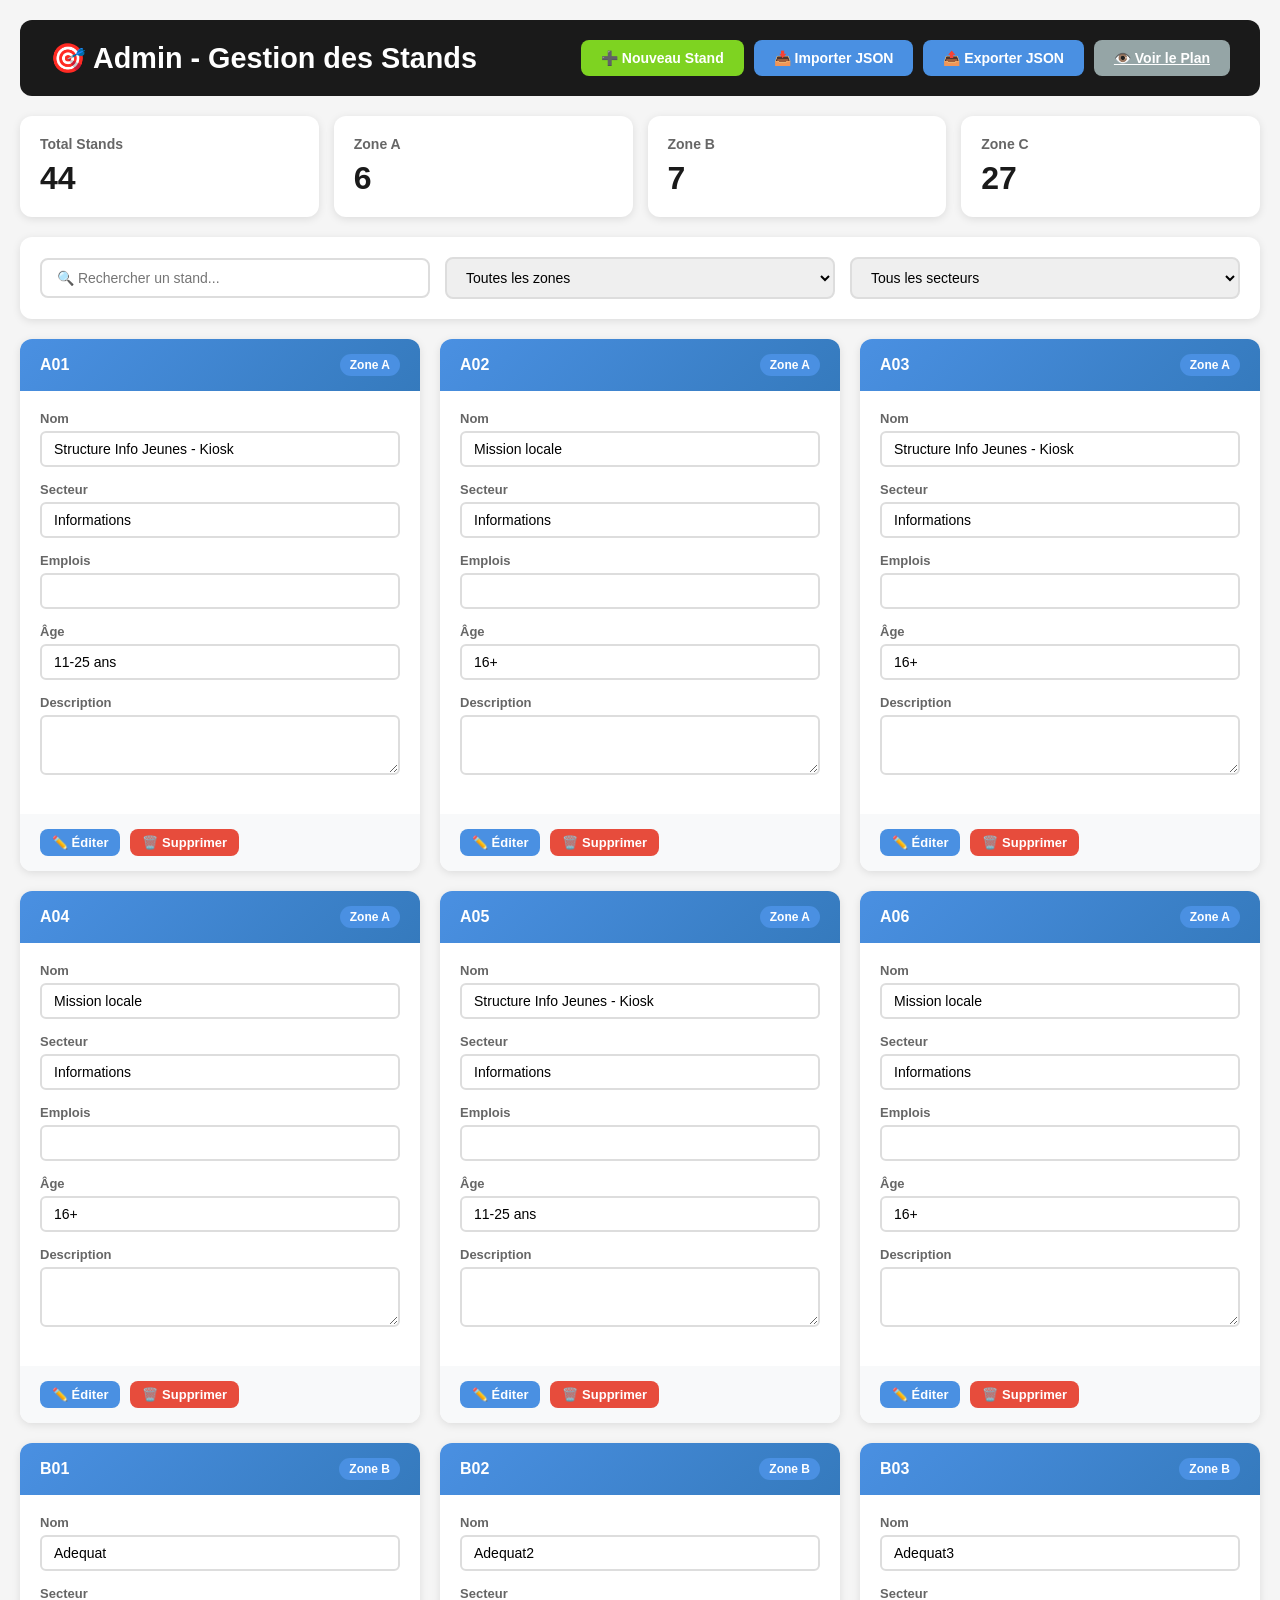
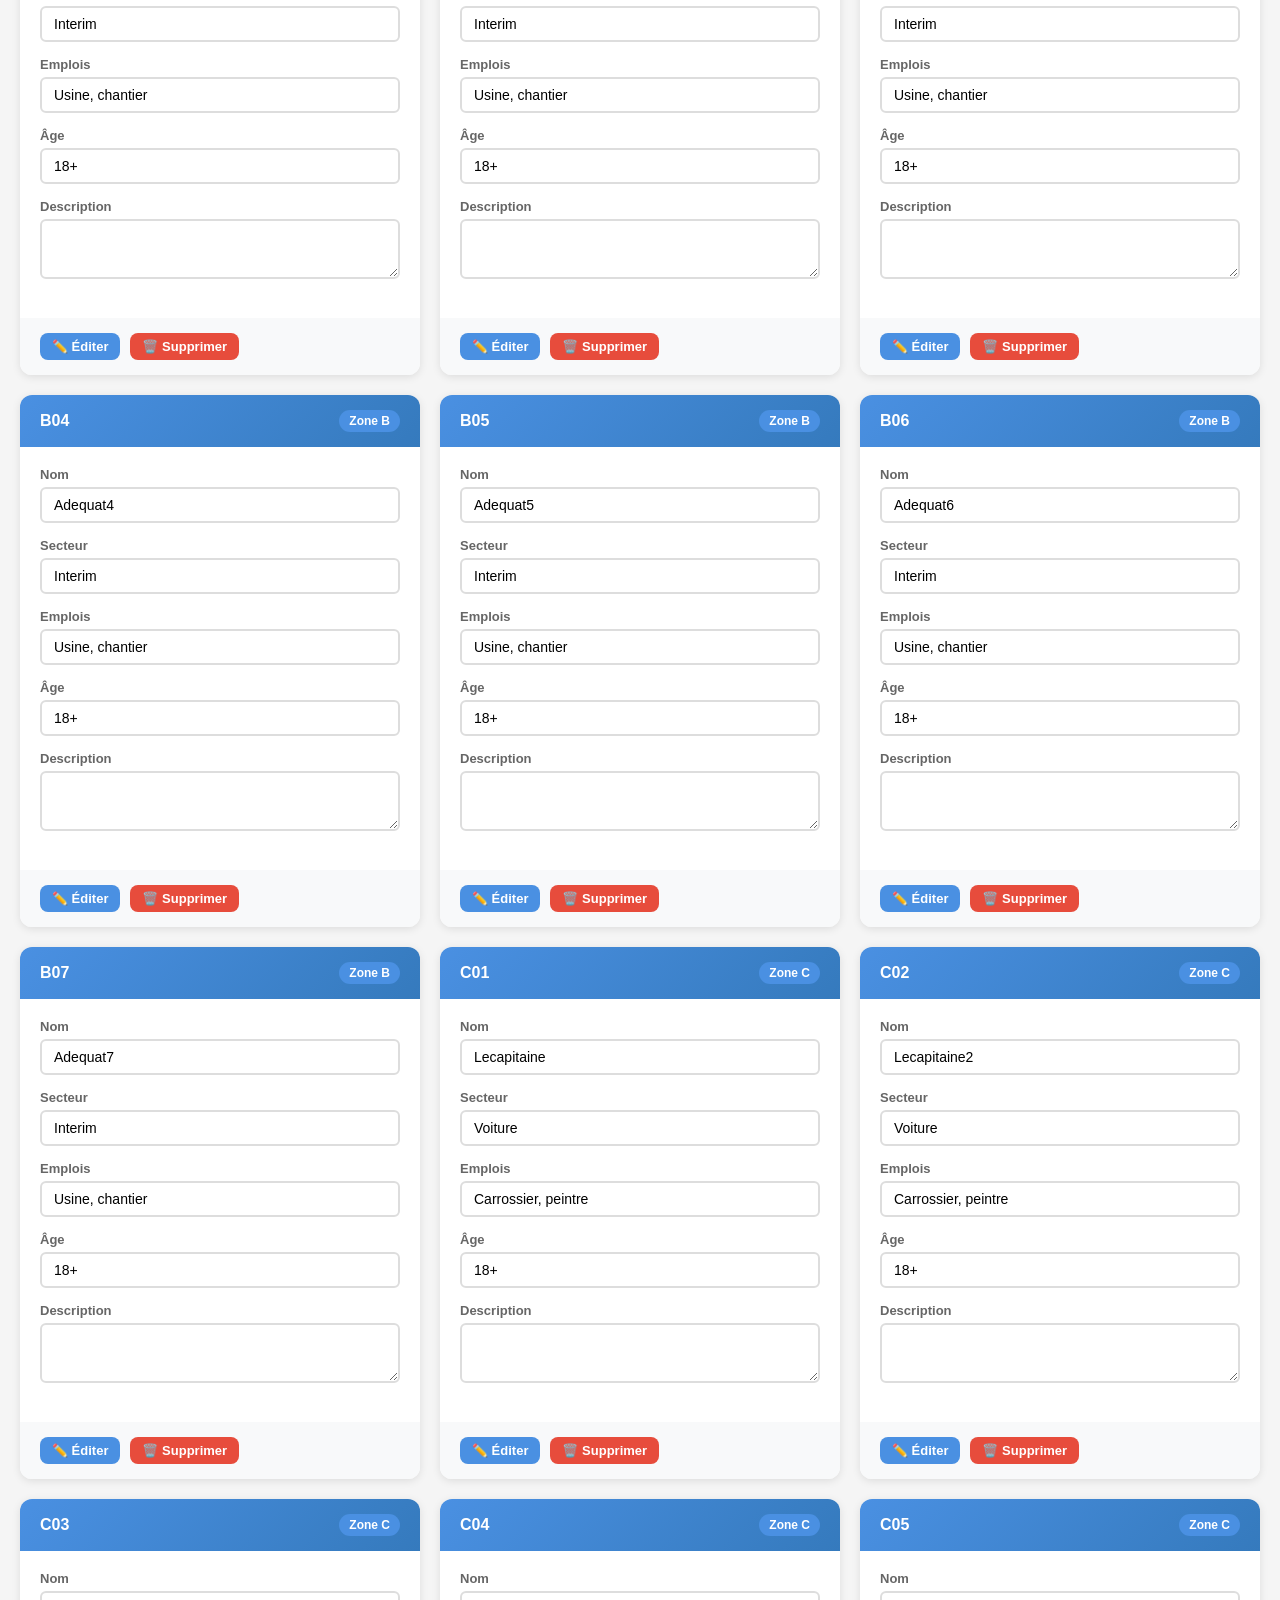
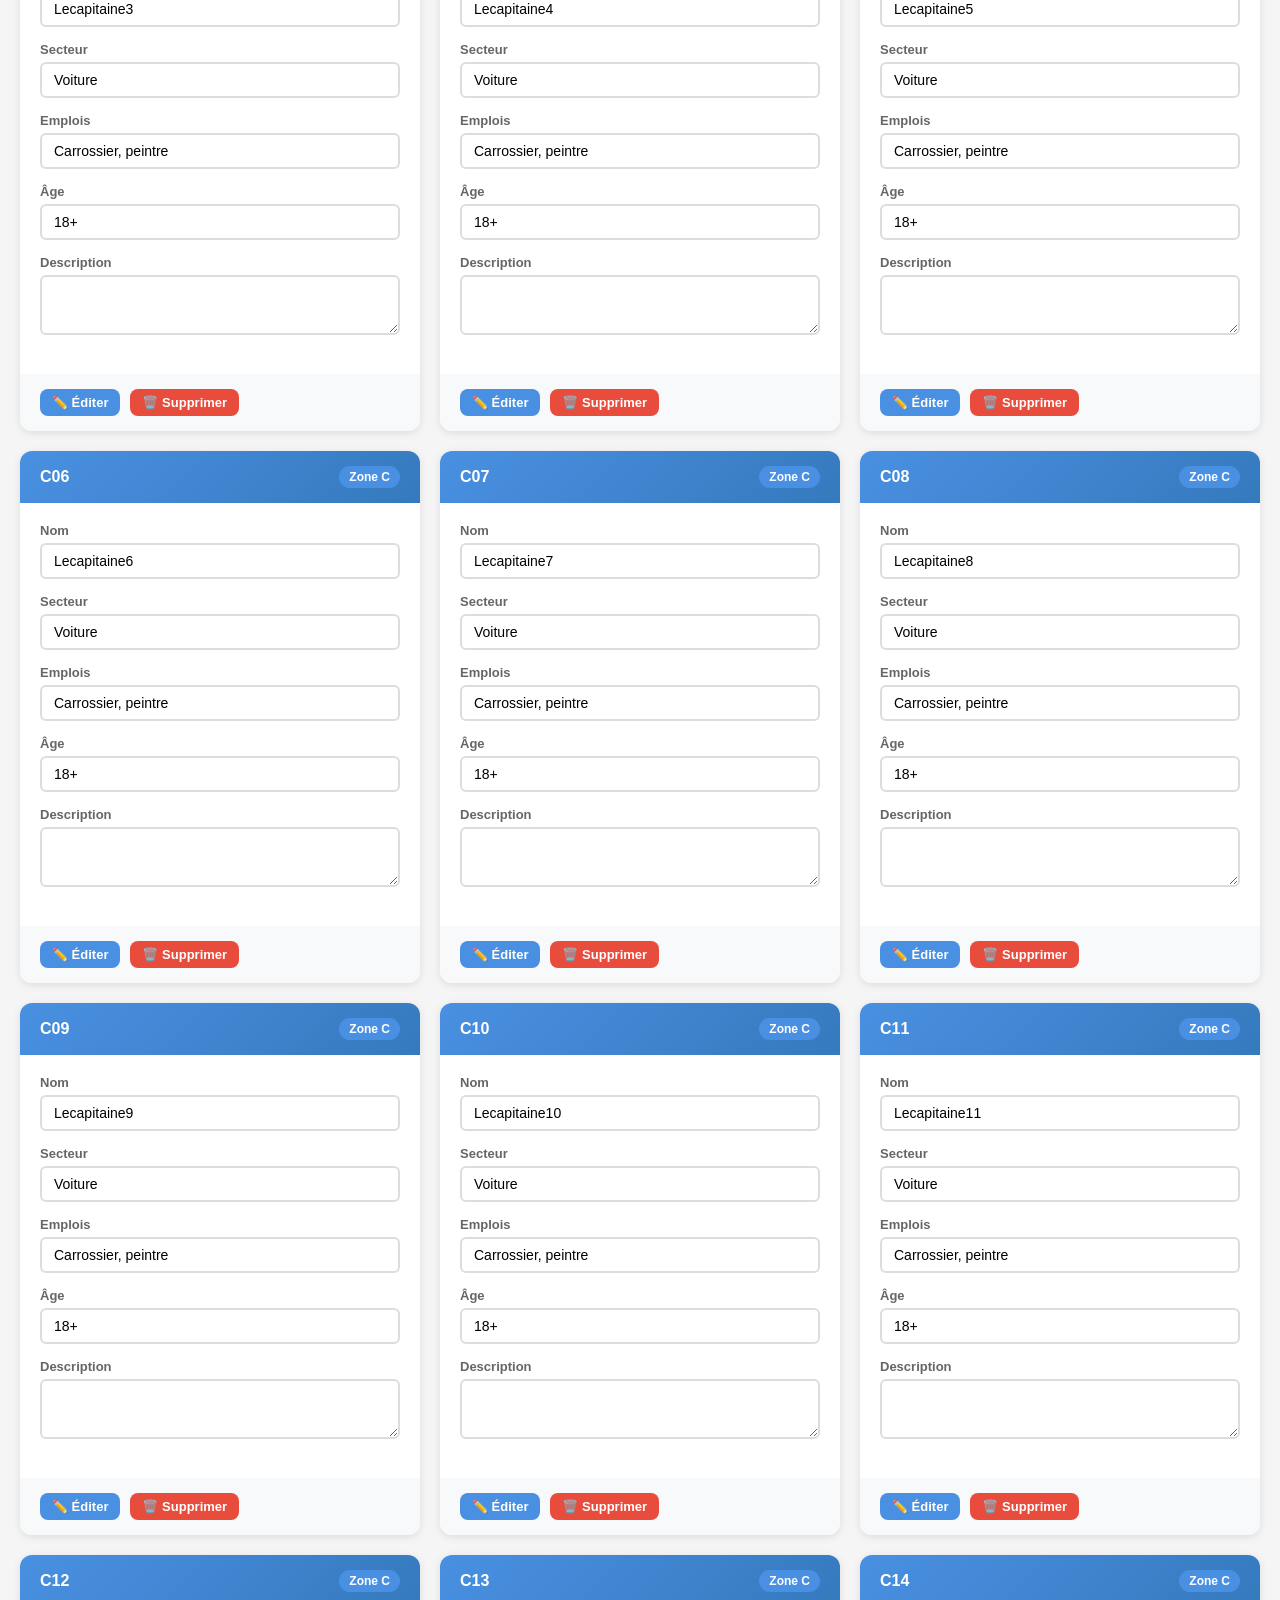
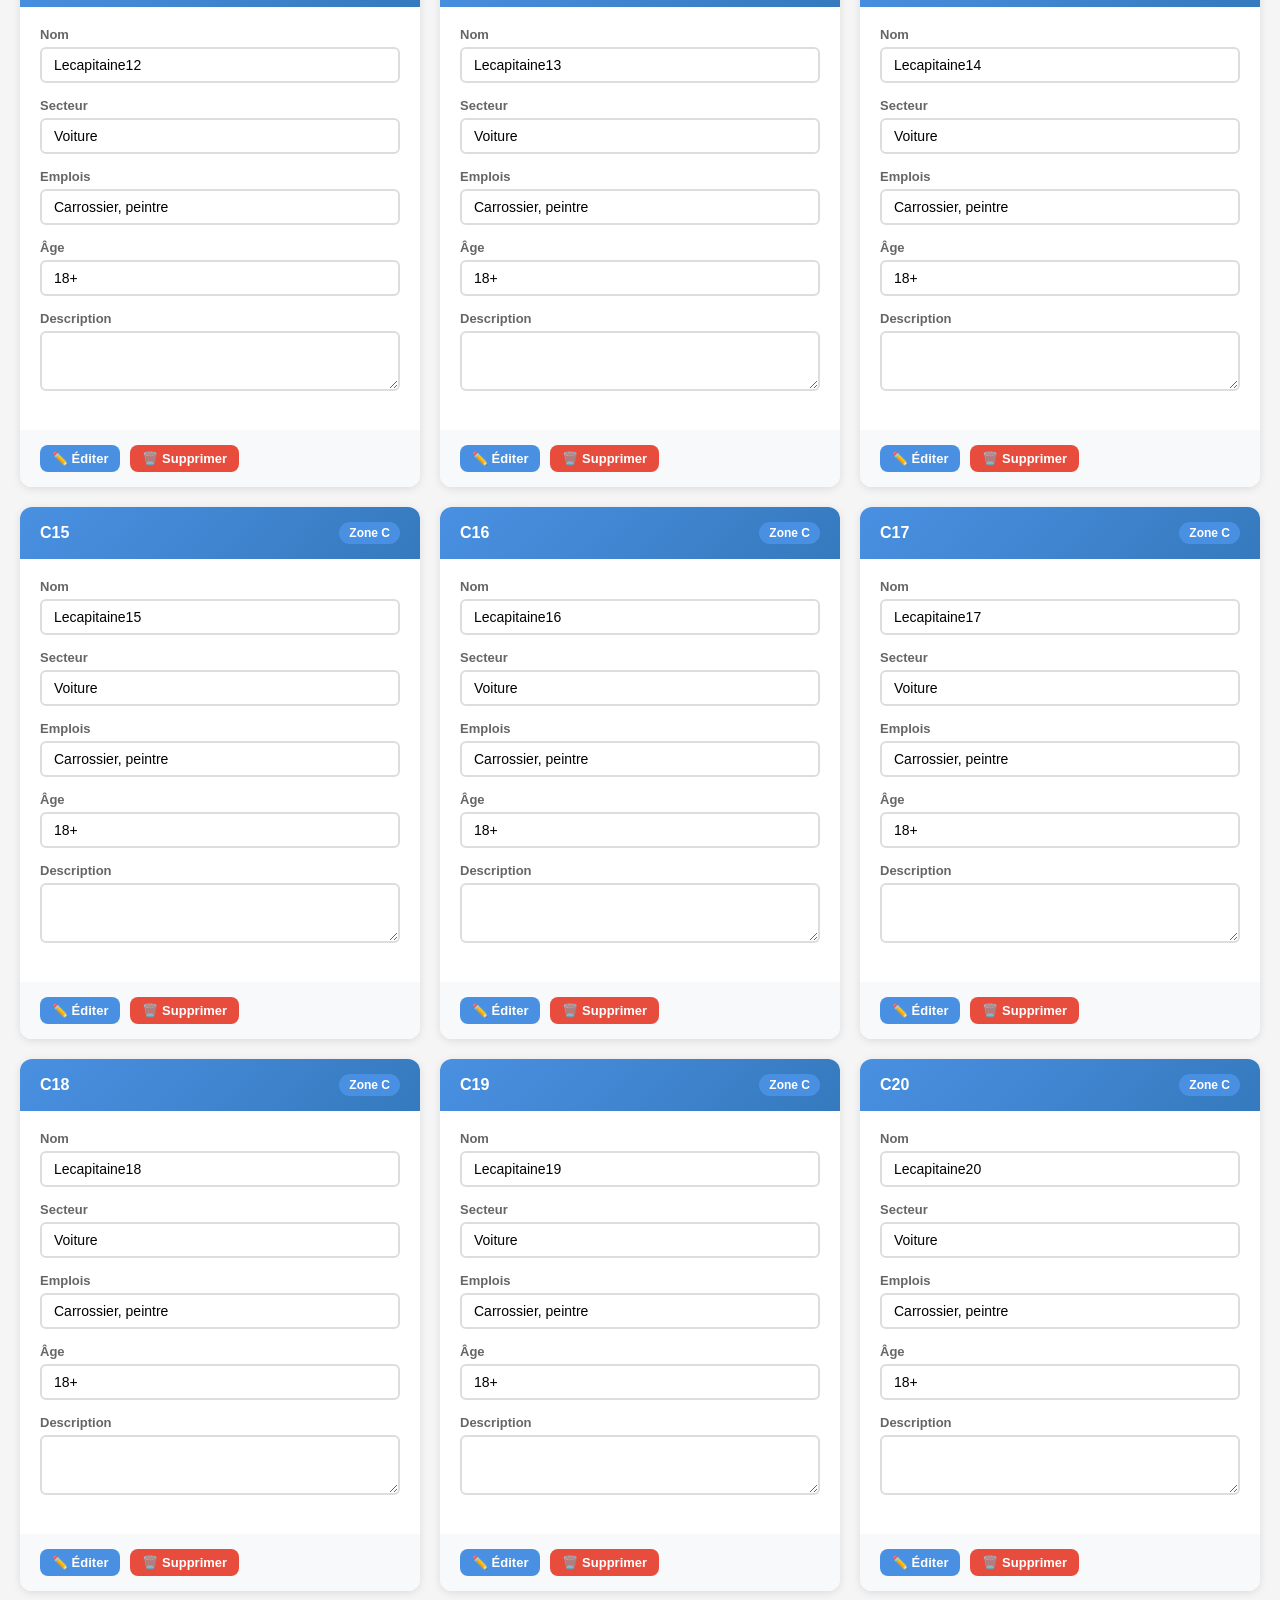
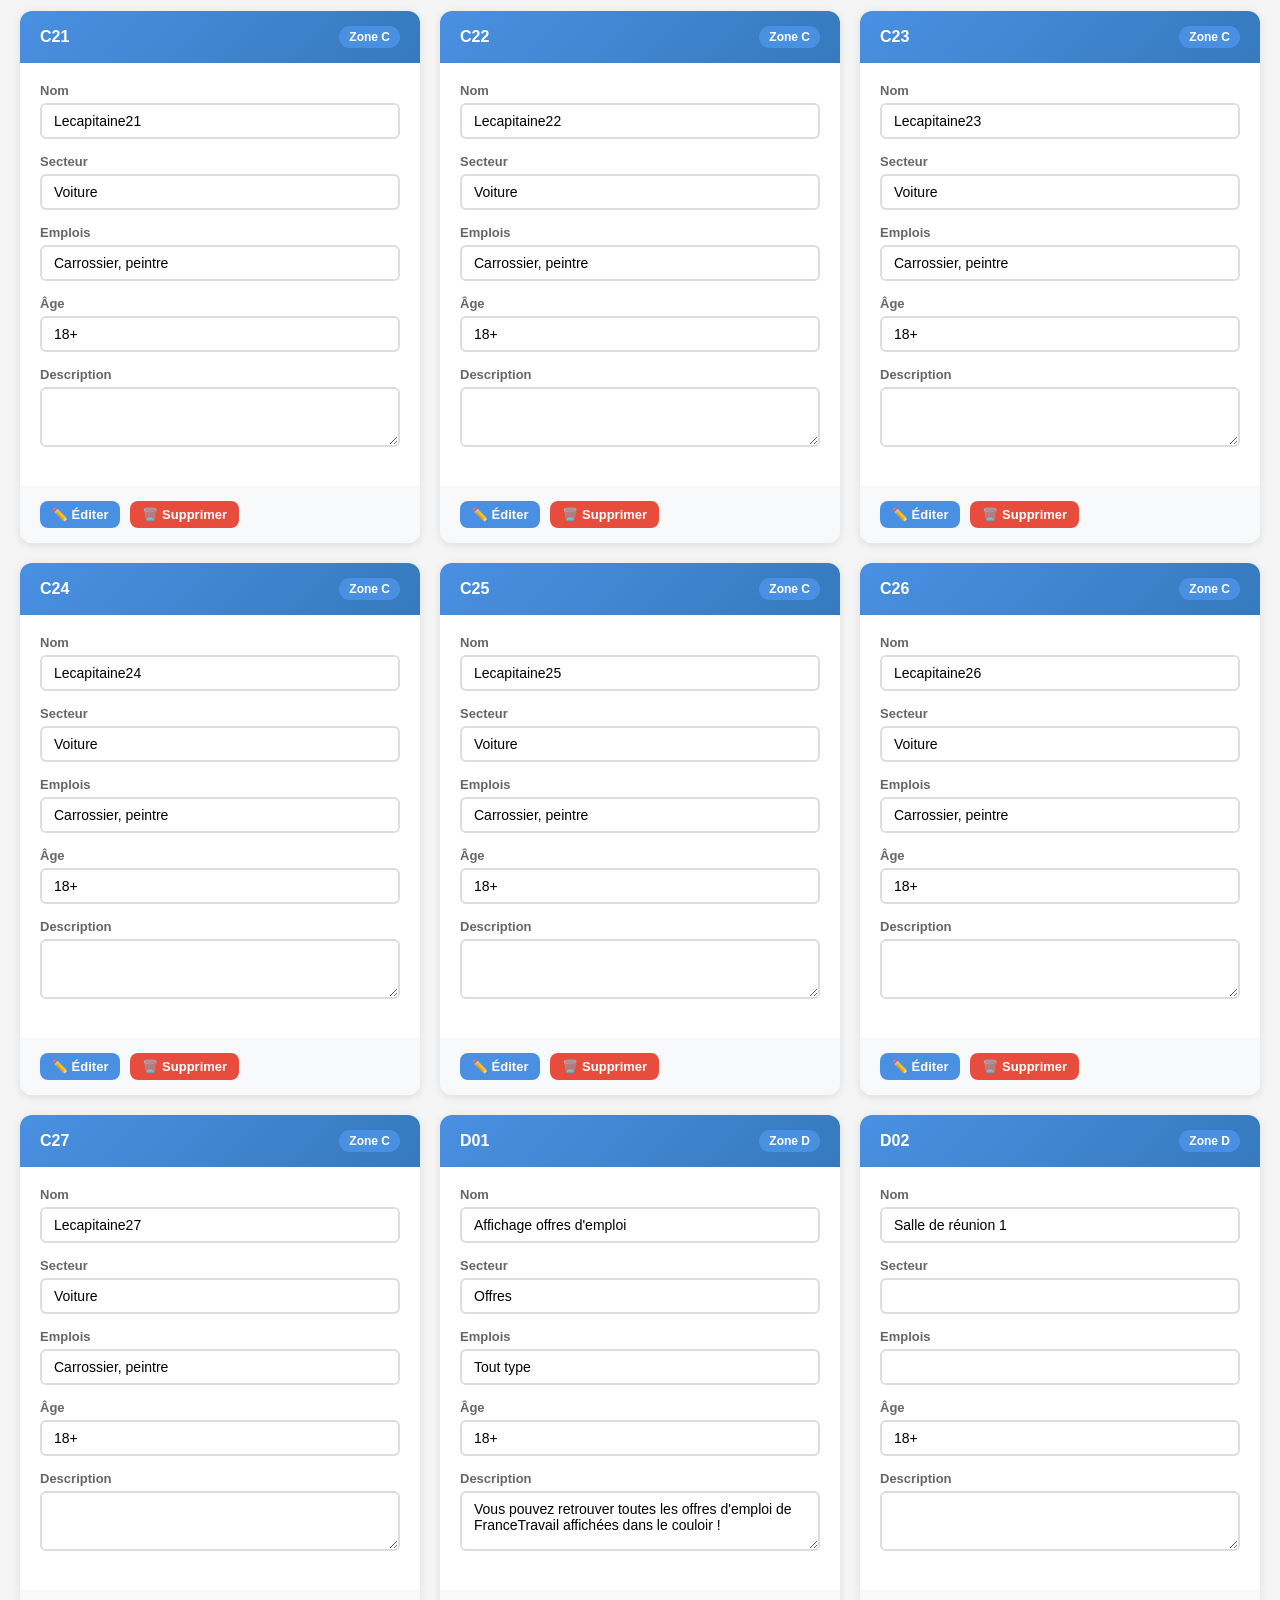
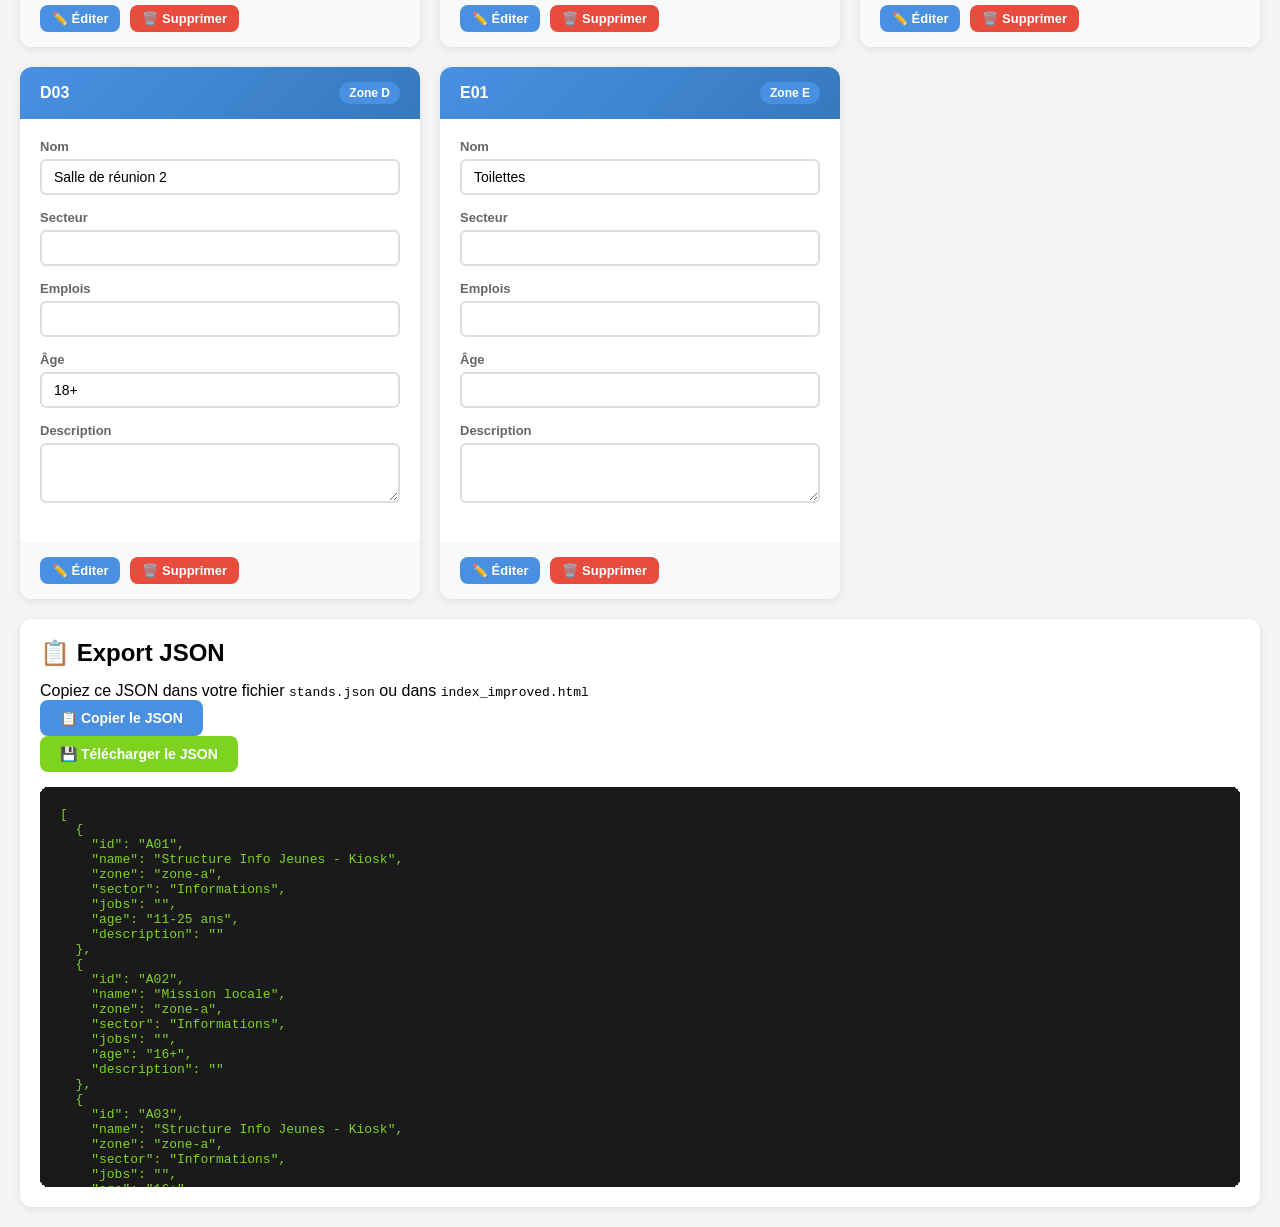
==== admin.html @ 070bcbf5 "Add files via upload" ====
<!DOCTYPE html>
<html lang="fr">
<head>
  <meta charset="UTF-8">
  <meta name="viewport" content="width=device-width, initial-scale=1.0">
  <title>Admin - Gestion des Stands</title>
  <style>
    * {
      margin: 0;
      padding: 0;
      box-sizing: border-box;
    }

    body {
      font-family: -apple-system, BlinkMacSystemFont, 'Segoe UI', sans-serif;
      background: #f5f5f5;
      padding: 20px;
    }

    .container {
      max-width: 1400px;
      margin: 0 auto;
    }

    header {
      background: #1a1a1a;
      color: white;
      padding: 20px 30px;
      border-radius: 12px;
      margin-bottom: 20px;
      display: flex;
      justify-content: space-between;
      align-items: center;
      flex-wrap: wrap;
      gap: 15px;
    }

    header h1 {
      font-size: 1.8rem;
    }

    .header-actions {
      display: flex;
      gap: 10px;
      flex-wrap: wrap;
    }

    .btn {
      padding: 10px 20px;
      border: none;
      border-radius: 8px;
      cursor: pointer;
      font-size: 14px;
      font-weight: 600;
      transition: all 0.2s;
      display: flex;
      align-items: center;
      gap: 8px;
    }

    .btn-primary {
      background: #4A90E2;
      color: white;
    }

    .btn-primary:hover {
      background: #357ABD;
      transform: translateY(-2px);
    }

    .btn-success {
      background: #7ED321;
      color: white;
    }

    .btn-success:hover {
      background: #6BC116;
      transform: translateY(-2px);
    }

    .btn-danger {
      background: #E74C3C;
      color: white;
    }

    .btn-danger:hover {
      background: #C0392B;
      transform: translateY(-2px);
    }

    .btn-secondary {
      background: #95a5a6;
      color: white;
    }

    .btn-secondary:hover {
      background: #7f8c8d;
    }

    .stats {
      display: grid;
      grid-template-columns: repeat(auto-fit, minmax(200px, 1fr));
      gap: 15px;
      margin-bottom: 20px;
    }

    .stat-card {
      background: white;
      padding: 20px;
      border-radius: 12px;
      box-shadow: 0 2px 8px rgba(0,0,0,0.1);
    }

    .stat-card h3 {
      font-size: 14px;
      color: #666;
      margin-bottom: 8px;
    }

    .stat-card .value {
      font-size: 32px;
      font-weight: bold;
      color: #1a1a1a;
    }

    .search-filter {
      background: white;
      padding: 20px;
      border-radius: 12px;
      box-shadow: 0 2px 8px rgba(0,0,0,0.1);
      margin-bottom: 20px;
      display: flex;
      gap: 15px;
      flex-wrap: wrap;
      align-items: center;
    }

    .search-filter input,
    .search-filter select {
      padding: 10px 15px;
      border: 2px solid #ddd;
      border-radius: 8px;
      font-size: 14px;
      flex: 1;
      min-width: 200px;
    }

    .search-filter input:focus,
    .search-filter select:focus {
      outline: none;
      border-color: #4A90E2;
    }

    .stands-grid {
      display: grid;
      grid-template-columns: repeat(auto-fill, minmax(350px, 1fr));
      gap: 20px;
      margin-bottom: 20px;
    }

    .stand-card {
      background: white;
      border-radius: 12px;
      box-shadow: 0 2px 8px rgba(0,0,0,0.1);
      overflow: hidden;
      transition: all 0.2s;
    }

    .stand-card:hover {
      box-shadow: 0 4px 16px rgba(0,0,0,0.15);
      transform: translateY(-2px);
    }

    .stand-card-header {
      background: linear-gradient(135deg, #4A90E2 0%, #357ABD 100%);
      color: white;
      padding: 15px 20px;
      display: flex;
      justify-content: space-between;
      align-items: center;
    }

    .stand-card-header h3 {
      font-size: 16px;
      font-weight: 600;
    }

    .stand-card-body {
      padding: 20px;
    }

    .form-group {
      margin-bottom: 15px;
    }

    .form-group label {
      display: block;
      font-size: 13px;
      font-weight: 600;
      color: #666;
      margin-bottom: 5px;
    }

    .form-group input,
    .form-group select,
    .form-group textarea {
      width: 100%;
      padding: 8px 12px;
      border: 2px solid #ddd;
      border-radius: 6px;
      font-size: 14px;
      font-family: inherit;
      transition: all 0.2s;
    }

    .form-group textarea {
      resize: vertical;
      min-height: 60px;
    }

    .form-group input:focus,
    .form-group select:focus,
    .form-group textarea:focus {
      outline: none;
      border-color: #4A90E2;
    }

    .stand-card-actions {
      padding: 15px 20px;
      background: #f8f9fa;
      display: flex;
      gap: 10px;
    }

    .btn-sm {
      padding: 6px 12px;
      font-size: 13px;
    }

    .modal {
      display: none;
      position: fixed;
      top: 0;
      left: 0;
      width: 100%;
      height: 100%;
      background: rgba(0,0,0,0.5);
      z-index: 1000;
      align-items: center;
      justify-content: center;
      padding: 20px;
    }

    .modal.active {
      display: flex;
    }

    .modal-content {
      background: white;
      border-radius: 12px;
      max-width: 600px;
      width: 100%;
      max-height: 90vh;
      overflow-y: auto;
      box-shadow: 0 8px 32px rgba(0,0,0,0.3);
    }

    .modal-header {
      padding: 20px 30px;
      border-bottom: 2px solid #f0f0f0;
      display: flex;
      justify-content: space-between;
      align-items: center;
    }

    .modal-header h2 {
      font-size: 1.5rem;
    }

    .modal-close {
      width: 32px;
      height: 32px;
      border: none;
      background: #f0f0f0;
      border-radius: 50%;
      cursor: pointer;
      font-size: 20px;
      transition: all 0.2s;
    }

    .modal-close:hover {
      background: #ddd;
    }

    .modal-body {
      padding: 30px;
    }

    .modal-footer {
      padding: 20px 30px;
      border-top: 2px solid #f0f0f0;
      display: flex;
      gap: 10px;
      justify-content: flex-end;
    }

    .badge {
      display: inline-block;
      padding: 4px 10px;
      border-radius: 12px;
      font-size: 12px;
      font-weight: 600;
      background: #4A90E2;
      color: white;
    }

    .export-section {
      background: white;
      padding: 20px;
      border-radius: 12px;
      box-shadow: 0 2px 8px rgba(0,0,0,0.1);
      margin-top: 20px;
    }

    .export-section h2 {
      margin-bottom: 15px;
    }

    .json-output {
      background: #1a1a1a;
      color: #7ED321;
      padding: 20px;
      border-radius: 8px;
      font-family: 'Courier New', monospace;
      font-size: 13px;
      max-height: 400px;
      overflow-y: auto;
      white-space: pre;
      margin-top: 15px;
    }

    .alert {
      padding: 15px 20px;
      border-radius: 8px;
      margin-bottom: 20px;
      display: none;
    }

    .alert.active {
      display: block;
    }

    .alert-success {
      background: #d4edda;
      color: #155724;
      border: 2px solid #c3e6cb;
    }

    .alert-danger {
      background: #f8d7da;
      color: #721c24;
      border: 2px solid #f5c6cb;
    }

    @media (max-width: 768px) {
      .stands-grid {
        grid-template-columns: 1fr;
      }

      .stats {
        grid-template-columns: repeat(2, 1fr);
      }
    }
  </style>
</head>
<body>

<div class="container">
  <header>
    <h1>🎯 Admin - Gestion des Stands</h1>
    <div class="header-actions">
      <button class="btn btn-success" onclick="openAddModal()">➕ Nouveau Stand</button>
      <button class="btn btn-primary" onclick="importJSON()">📥 Importer JSON</button>
      <button class="btn btn-primary" onclick="exportJSON()">📤 Exporter JSON</button>
      <a href="index_improved.html" class="btn btn-secondary">👁️ Voir le Plan</a>
    </div>
  </header>

  <div id="alert" class="alert"></div>

  <div class="stats">
    <div class="stat-card">
      <h3>Total Stands</h3>
      <div class="value" id="stat-total">0</div>
    </div>
    <div class="stat-card">
      <h3>Zone A</h3>
      <div class="value" id="stat-zone-a">0</div>
    </div>
    <div class="stat-card">
      <h3>Zone B</h3>
      <div class="value" id="stat-zone-b">0</div>
    </div>
    <div class="stat-card">
      <h3>Zone C</h3>
      <div class="value" id="stat-zone-c">0</div>
    </div>
  </div>

  <div class="search-filter">
    <input type="text" id="search" placeholder="🔍 Rechercher un stand..." onkeyup="filterStands()">
    <select id="filter-zone" onchange="filterStands()">
      <option value="">Toutes les zones</option>
      <option value="zone-a">Zone A</option>
      <option value="zone-b">Zone B</option>
      <option value="zone-c">Zone C</option>
      <option value="zone-d">Zone D</option>
      <option value="zone-e">Zone E</option>
    </select>
    <select id="filter-sector" onchange="filterStands()">
      <option value="">Tous les secteurs</option>
    </select>
  </div>

  <div class="stands-grid" id="stands-container"></div>

  <div class="export-section">
    <h2>📋 Export JSON</h2>
    <p>Copiez ce JSON dans votre fichier <code>stands.json</code> ou dans <code>index_improved.html</code></p>
    <button class="btn btn-primary" onclick="copyJSON()">📋 Copier le JSON</button>
    <button class="btn btn-success" onclick="downloadJSON()">💾 Télécharger le JSON</button>
    <div class="json-output" id="json-output"></div>
  </div>
</div>

<!-- Modal Add/Edit -->
<div id="modal" class="modal">
  <div class="modal-content">
    <div class="modal-header">
      <h2 id="modal-title">Nouveau Stand</h2>
      <button class="modal-close" onclick="closeModal()">×</button>
    </div>
    <div class="modal-body">
      <form id="stand-form">
        <input type="hidden" id="edit-index" value="">
        
        <div class="form-group">
          <label>ID du Stand *</label>
          <input type="text" id="stand-id" required placeholder="Ex: A01, B02, C03...">
        </div>

        <div class="form-group">
          <label>Nom *</label>
          <input type="text" id="stand-name" required placeholder="Ex: Mission locale">
        </div>

        <div class="form-group">
          <label>Zone *</label>
          <select id="stand-zone" required>
            <option value="">Sélectionnez une zone</option>
            <option value="zone-a">Zone A - Accueil et ressources</option>
            <option value="zone-b">Zone B - Intérim</option>
            <option value="zone-c">Zone C - Entreprises</option>
            <option value="zone-d">Zone D - Autres</option>
            <option value="zone-e">Zone E - Toilettes</option>
          </select>
        </div>

        <div class="form-group">
          <label>Secteur</label>
          <input type="text" id="stand-sector" placeholder="Ex: Informations, Interim, Voiture...">
        </div>

        <div class="form-group">
          <label>Emplois proposés</label>
          <input type="text" id="stand-jobs" placeholder="Ex: Usine, chantier">
        </div>

        <div class="form-group">
          <label>Âge</label>
          <input type="text" id="stand-age" placeholder="Ex: 18+, 16+, 11-25 ans">
        </div>

        <div class="form-group">
          <label>Description</label>
          <textarea id="stand-description" placeholder="Description détaillée du stand..."></textarea>
        </div>
      </form>
    </div>
    <div class="modal-footer">
      <button class="btn btn-secondary" onclick="closeModal()">Annuler</button>
      <button class="btn btn-success" onclick="saveStand()">💾 Enregistrer</button>
    </div>
  </div>
</div>

<!-- Import JSON Modal -->
<input type="file" id="file-input" accept=".json" style="display: none;" onchange="handleFileUpload(event)">

<script>
// Données des stands
let standsData = [];
let filteredStands = [];

// Charger les données au démarrage
window.addEventListener('load', () => {
  loadInitialData();
  renderStands();
  updateStats();
  updateExportJSON();
});

// Données initiales (copiées depuis votre JSON)
function loadInitialData() {
  standsData = [
    {
      "id": "A01",
      "name": "Structure Info Jeunes - Kiosk",
      "zone": "zone-a",
      "sector": "Informations",
      "jobs": "",
      "age": "11-25 ans",
      "description": ""
    },
    {
      "id": "A02",
      "name": "Mission locale",
      "zone": "zone-a",
      "sector": "Informations",
      "jobs": "",
      "age": "16+",
      "description": ""
    },
    {
      "id": "A03",
      "name": "Structure Info Jeunes - Kiosk",
      "zone": "zone-a",
      "sector": "Informations",
      "jobs": "",
      "age": "16+",
      "description": ""
    },
    {
      "id": "A04",
      "name": "Mission locale",
      "zone": "zone-a",
      "sector": "Informations",
      "jobs": "",
      "age": "16+",
      "description": ""
    },
    {
      "id": "A05",
      "name": "Structure Info Jeunes - Kiosk",
      "zone": "zone-a",
      "sector": "Informations",
      "jobs": "",
      "age": "11-25 ans",
      "description": ""
    },
    {
      "id": "A06",
      "name": "Mission locale",
      "zone": "zone-a",
      "sector": "Informations",
      "jobs": "",
      "age": "16+",
      "description": ""
    },
    {
      "id": "B01",
      "name": "Adequat",
      "zone": "zone-b",
      "sector": "Interim",
      "jobs": "Usine, chantier",
      "age": "18+",
      "description": ""
    },
    {
      "id": "B02",
      "name": "Adequat2",
      "zone": "zone-b",
      "sector": "Interim",
      "jobs": "Usine, chantier",
      "age": "18+",
      "description": ""
    },
    {
      "id": "B03",
      "name": "Adequat3",
      "zone": "zone-b",
      "sector": "Interim",
      "jobs": "Usine, chantier",
      "age": "18+",
      "description": ""
    },
    {
      "id": "B04",
      "name": "Adequat4",
      "zone": "zone-b",
      "sector": "Interim",
      "jobs": "Usine, chantier",
      "age": "18+",
      "description": ""
    },
    {
      "id": "B05",
      "name": "Adequat5",
      "zone": "zone-b",
      "sector": "Interim",
      "jobs": "Usine, chantier",
      "age": "18+",
      "description": ""
    },
    {
      "id": "B06",
      "name": "Adequat6",
      "zone": "zone-b",
      "sector": "Interim",
      "jobs": "Usine, chantier",
      "age": "18+",
      "description": ""
    },
    {
      "id": "B07",
      "name": "Adequat7",
      "zone": "zone-b",
      "sector": "Interim",
      "jobs": "Usine, chantier",
      "age": "18+",
      "description": ""
    },
    {
      "id": "C01",
      "name": "Lecapitaine",
      "zone": "zone-c",
      "sector": "Voiture",
      "jobs": "Carrossier, peintre",
      "age": "18+",
      "description": ""
    },
    {
      "id": "C02",
      "name": "Lecapitaine2",
      "zone": "zone-c",
      "sector": "Voiture",
      "jobs": "Carrossier, peintre",
      "age": "18+",
      "description": ""
    },
    {
      "id": "C03",
      "name": "Lecapitaine3",
      "zone": "zone-c",
      "sector": "Voiture",
      "jobs": "Carrossier, peintre",
      "age": "18+",
      "description": ""
    },
    {
      "id": "C04",
      "name": "Lecapitaine4",
      "zone": "zone-c",
      "sector": "Voiture",
      "jobs": "Carrossier, peintre",
      "age": "18+",
      "description": ""
    },
    {
      "id": "C05",
      "name": "Lecapitaine5",
      "zone": "zone-c",
      "sector": "Voiture",
      "jobs": "Carrossier, peintre",
      "age": "18+",
      "description": ""
    },
    {
      "id": "C06",
      "name": "Lecapitaine6",
      "zone": "zone-c",
      "sector": "Voiture",
      "jobs": "Carrossier, peintre",
      "age": "18+",
      "description": ""
    },
    {
      "id": "C07",
      "name": "Lecapitaine7",
      "zone": "zone-c",
      "sector": "Voiture",
      "jobs": "Carrossier, peintre",
      "age": "18+",
      "description": ""
    },
    {
      "id": "C08",
      "name": "Lecapitaine8",
      "zone": "zone-c",
      "sector": "Voiture",
      "jobs": "Carrossier, peintre",
      "age": "18+",
      "description": ""
    },
    {
      "id": "C09",
      "name": "Lecapitaine9",
      "zone": "zone-c",
      "sector": "Voiture",
      "jobs": "Carrossier, peintre",
      "age": "18+",
      "description": ""
    },
    {
      "id": "C10",
      "name": "Lecapitaine10",
      "zone": "zone-c",
      "sector": "Voiture",
      "jobs": "Carrossier, peintre",
      "age": "18+",
      "description": ""
    },
    {
      "id": "C11",
      "name": "Lecapitaine11",
      "zone": "zone-c",
      "sector": "Voiture",
      "jobs": "Carrossier, peintre",
      "age": "18+",
      "description": ""
    },
    {
      "id": "C12",
      "name": "Lecapitaine12",
      "zone": "zone-c",
      "sector": "Voiture",
      "jobs": "Carrossier, peintre",
      "age": "18+",
      "description": ""
    },
    {
      "id": "C13",
      "name": "Lecapitaine13",
      "zone": "zone-c",
      "sector": "Voiture",
      "jobs": "Carrossier, peintre",
      "age": "18+",
      "description": ""
    },
    {
      "id": "C14",
      "name": "Lecapitaine14",
      "zone": "zone-c",
      "sector": "Voiture",
      "jobs": "Carrossier, peintre",
      "age": "18+",
      "description": ""
    },
    {
      "id": "C15",
      "name": "Lecapitaine15",
      "zone": "zone-c",
      "sector": "Voiture",
      "jobs": "Carrossier, peintre",
      "age": "18+",
      "description": ""
    },
    {
      "id": "C16",
      "name": "Lecapitaine16",
      "zone": "zone-c",
      "sector": "Voiture",
      "jobs": "Carrossier, peintre",
      "age": "18+",
      "description": ""
    },
    {
      "id": "C17",
      "name": "Lecapitaine17",
      "zone": "zone-c",
      "sector": "Voiture",
      "jobs": "Carrossier, peintre",
      "age": "18+",
      "description": ""
    },
    {
      "id": "C18",
      "name": "Lecapitaine18",
      "zone": "zone-c",
      "sector": "Voiture",
      "jobs": "Carrossier, peintre",
      "age": "18+",
      "description": ""
    },
    {
      "id": "C19",
      "name": "Lecapitaine19",
      "zone": "zone-c",
      "sector": "Voiture",
      "jobs": "Carrossier, peintre",
      "age": "18+",
      "description": ""
    },
    {
      "id": "C20",
      "name": "Lecapitaine20",
      "zone": "zone-c",
      "sector": "Voiture",
      "jobs": "Carrossier, peintre",
      "age": "18+",
      "description": ""
    },
    {
      "id": "C21",
      "name": "Lecapitaine21",
      "zone": "zone-c",
      "sector": "Voiture",
      "jobs": "Carrossier, peintre",
      "age": "18+",
      "description": ""
    },
    {
      "id": "C22",
      "name": "Lecapitaine22",
      "zone": "zone-c",
      "sector": "Voiture",
      "jobs": "Carrossier, peintre",
      "age": "18+",
      "description": ""
    },
    {
      "id": "C23",
      "name": "Lecapitaine23",
      "zone": "zone-c",
      "sector": "Voiture",
      "jobs": "Carrossier, peintre",
      "age": "18+",
      "description": ""
    },
    {
      "id": "C24",
      "name": "Lecapitaine24",
      "zone": "zone-c",
      "sector": "Voiture",
      "jobs": "Carrossier, peintre",
      "age": "18+",
      "description": ""
    },
    {
      "id": "C25",
      "name": "Lecapitaine25",
      "zone": "zone-c",
      "sector": "Voiture",
      "jobs": "Carrossier, peintre",
      "age": "18+",
      "description": ""
    },
    {
      "id": "C26",
      "name": "Lecapitaine26",
      "zone": "zone-c",
      "sector": "Voiture",
      "jobs": "Carrossier, peintre",
      "age": "18+",
      "description": ""
    },
    {
      "id": "C27",
      "name": "Lecapitaine27",
      "zone": "zone-c",
      "sector": "Voiture",
      "jobs": "Carrossier, peintre",
      "age": "18+",
      "description": ""
    },
    {
      "id": "D01",
      "name": "Affichage offres d'emploi",
      "zone": "zone-d",
      "sector": "Offres",
      "jobs": "Tout type",
      "age": "18+",
      "description": "Vous pouvez retrouver toutes les offres d'emploi de FranceTravail affichées dans le couloir !"
    },
    {
      "id": "D02",
      "name": "Salle de réunion 1",
      "zone": "zone-d",
      "sector": "",
      "jobs": "",
      "age": "18+",
      "description": ""
    },
    {
      "id": "D03",
      "name": "Salle de réunion 2",
      "zone": "zone-d",
      "sector": "",
      "jobs": "",
      "age": "18+",
      "description": ""
    },
    {
      "id": "E01",
      "name": "Toilettes",
      "zone": "zone-e",
      "sector": "",
      "jobs": "",
      "age": "",
      "description": ""
    }
  ];
  
  filteredStands = [...standsData];
  
  // Remplir le filtre de secteur
  const sectors = [...new Set(standsData.map(s => s.sector).filter(Boolean))];
  const sectorFilter = document.getElementById('filter-sector');
  sectors.forEach(sector => {
    const option = document.createElement('option');
    option.value = sector;
    option.textContent = sector;
    sectorFilter.appendChild(option);
  });
}

// Afficher les stands
function renderStands() {
  const container = document.getElementById('stands-container');
  container.innerHTML = '';
  
  filteredStands.forEach((stand, index) => {
    const card = document.createElement('div');
    card.className = 'stand-card';
    card.innerHTML = `
      <div class="stand-card-header">
        <h3>${stand.id}</h3>
        <span class="badge">${getZoneLabel(stand.zone)}</span>
      </div>
      <div class="stand-card-body">
        <div class="form-group">
          <label>Nom</label>
          <input type="text" value="${stand.name}" onchange="updateStand(${index}, 'name', this.value)">
        </div>
        <div class="form-group">
          <label>Secteur</label>
          <input type="text" value="${stand.sector || ''}" onchange="updateStand(${index}, 'sector', this.value)">
        </div>
        <div class="form-group">
          <label>Emplois</label>
          <input type="text" value="${stand.jobs || ''}" onchange="updateStand(${index}, 'jobs', this.value)">
        </div>
        <div class="form-group">
          <label>Âge</label>
          <input type="text" value="${stand.age || ''}" onchange="updateStand(${index}, 'age', this.value)">
        </div>
        <div class="form-group">
          <label>Description</label>
          <textarea onchange="updateStand(${index}, 'description', this.value)">${stand.description || ''}</textarea>
        </div>
      </div>
      <div class="stand-card-actions">
        <button class="btn btn-primary btn-sm" onclick="editStand(${index})">✏️ Éditer</button>
        <button class="btn btn-danger btn-sm" onclick="deleteStand(${index})">🗑️ Supprimer</button>
      </div>
    `;
    container.appendChild(card);
  });
}

// Mettre à jour un champ de stand
function updateStand(index, field, value) {
  const originalIndex = standsData.findIndex(s => s.id === filteredStands[index].id);
  standsData[originalIndex][field] = value;
  filteredStands[index][field] = value;
  updateExportJSON();
  showAlert('Stand mis à jour !', 'success');
}

// Filtrer les stands
function filterStands() {
  const search = document.getElementById('search').value.toLowerCase();
  const zoneFilter = document.getElementById('filter-zone').value;
  const sectorFilter = document.getElementById('filter-sector').value;
  
  filteredStands = standsData.filter(stand => {
    const matchSearch = !search || 
      stand.name.toLowerCase().includes(search) ||
      stand.id.toLowerCase().includes(search) ||
      stand.sector.toLowerCase().includes(search);
    
    const matchZone = !zoneFilter || stand.zone === zoneFilter;
    const matchSector = !sectorFilter || stand.sector === sectorFilter;
    
    return matchSearch && matchZone && matchSector;
  });
  
  renderStands();
}

// Ouvrir modal d'ajout
function openAddModal() {
  document.getElementById('modal-title').textContent = 'Nouveau Stand';
  document.getElementById('stand-form').reset();
  document.getElementById('edit-index').value = '';
  document.getElementById('modal').classList.add('active');
}

// Éditer un stand
function editStand(index) {
  const stand = filteredStands[index];
  document.getElementById('modal-title').textContent = 'Éditer le Stand';
  document.getElementById('edit-index').value = standsData.findIndex(s => s.id === stand.id);
  document.getElementById('stand-id').value = stand.id;
  document.getElementById('stand-name').value = stand.name;
  document.getElementById('stand-zone').value = stand.zone;
  document.getElementById('stand-sector').value = stand.sector || '';
  document.getElementById('stand-jobs').value = stand.jobs || '';
  document.getElementById('stand-age').value = stand.age || '';
  document.getElementById('stand-description').value = stand.description || '';
  document.getElementById('modal').classList.add('active');
}

// Fermer modal
function closeModal() {
  document.getElementById('modal').classList.remove('active');
}

// Sauvegarder le stand
function saveStand() {
  const editIndex = document.getElementById('edit-index').value;
  const stand = {
    id: document.getElementById('stand-id').value,
    name: document.getElementById('stand-name').value,
    zone: document.getElementById('stand-zone').value,
    sector: document.getElementById('stand-sector').value,
    jobs: document.getElementById('stand-jobs').value,
    age: document.getElementById('stand-age').value,
    description: document.getElementById('stand-description').value
  };
  
  if (!stand.id || !stand.name || !stand.zone) {
    showAlert('Veuillez remplir tous les champs obligatoires !', 'danger');
    return;
  }
  
  if (editIndex !== '') {
    // Modification
    standsData[editIndex] = stand;
    showAlert('Stand modifié avec succès !', 'success');
  } else {
    // Ajout
    standsData.push(stand);
    showAlert('Stand ajouté avec succès !', 'success');
  }
  
  filteredStands = [...standsData];
  closeModal();
  renderStands();
  updateStats();
  updateExportJSON();
}

// Supprimer un stand
function deleteStand(index) {
  if (!confirm('Êtes-vous sûr de vouloir supprimer ce stand ?')) return;
  
  const stand = filteredStands[index];
  const originalIndex = standsData.findIndex(s => s.id === stand.id);
  standsData.splice(originalIndex, 1);
  filterStands();
  updateStats();
  updateExportJSON();
  showAlert('Stand supprimé !', 'success');
}

// Mettre à jour les statistiques
function updateStats() {
  document.getElementById('stat-total').textContent = standsData.length;
  document.getElementById('stat-zone-a').textContent = standsData.filter(s => s.zone === 'zone-a').length;
  document.getElementById('stat-zone-b').textContent = standsData.filter(s => s.zone === 'zone-b').length;
  document.getElementById('stat-zone-c').textContent = standsData.filter(s => s.zone === 'zone-c').length;
}

// Mettre à jour l'export JSON
function updateExportJSON() {
  document.getElementById('json-output').textContent = JSON.stringify(standsData, null, 2);
}

// Copier le JSON
function copyJSON() {
  const json = JSON.stringify(standsData, null, 2);
  navigator.clipboard.writeText(json).then(() => {
    showAlert('JSON copié dans le presse-papier !', 'success');
  });
}

// Télécharger le JSON
function downloadJSON() {
  const json = JSON.stringify(standsData, null, 2);
  const blob = new Blob([json], { type: 'application/json' });
  const url = URL.createObjectURL(blob);
  const a = document.createElement('a');
  a.href = url;
  a.download = 'stands.json';
  a.click();
  showAlert('JSON téléchargé !', 'success');
}

// Importer JSON
function importJSON() {
  document.getElementById('file-input').click();
}

// Gérer l'upload de fichier
function handleFileUpload(event) {
  const file = event.target.files[0];
  if (!file) return;
  
  const reader = new FileReader();
  reader.onload = (e) => {
    try {
      const data = JSON.parse(e.target.result);
      standsData = data;
      filteredStands = [...standsData];
      renderStands();
      updateStats();
      updateExportJSON();
      showAlert('JSON importé avec succès !', 'success');
    } catch (error) {
      showAlert('Erreur lors de l\'import du JSON !', 'danger');
    }
  };
  reader.readAsText(file);
}

// Exporter JSON
function exportJSON() {
  updateExportJSON();
  document.querySelector('.export-section').scrollIntoView({ behavior: 'smooth' });
}

// Afficher une alerte
function showAlert(message, type) {
  const alert = document.getElementById('alert');
  alert.textContent = message;
  alert.className = `alert alert-${type} active`;
  setTimeout(() => {
    alert.classList.remove('active');
  }, 3000);
}

// Obtenir le label de zone
function getZoneLabel(zone) {
  const labels = {
    'zone-a': 'Zone A',
    'zone-b': 'Zone B',
    'zone-c': 'Zone C',
    'zone-d': 'Zone D',
    'zone-e': 'Zone E'
  };
  return labels[zone] || zone;
}

// Fermer modal en cliquant à l'extérieur
document.getElementById('modal').addEventListener('click', (e) => {
  if (e.target.id === 'modal') {
    closeModal();
  }
});
</script>

</body>
</html>
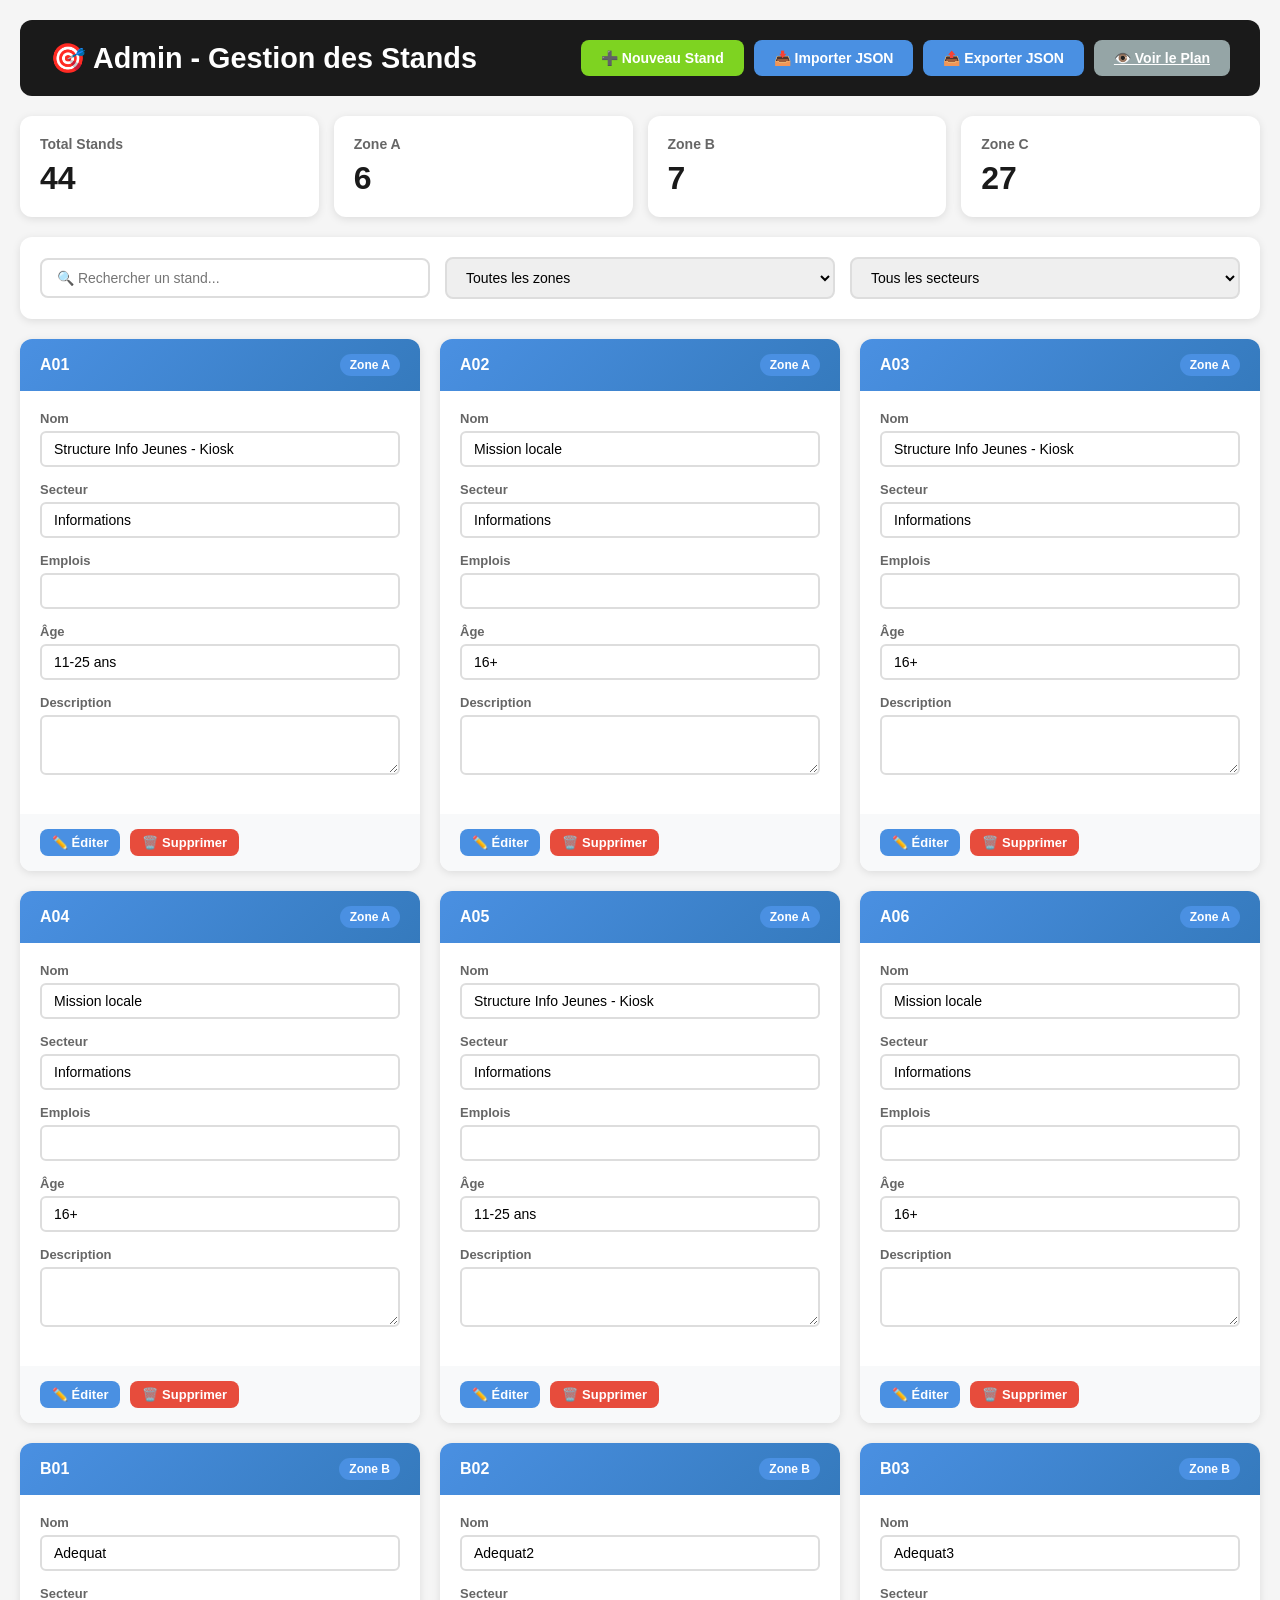
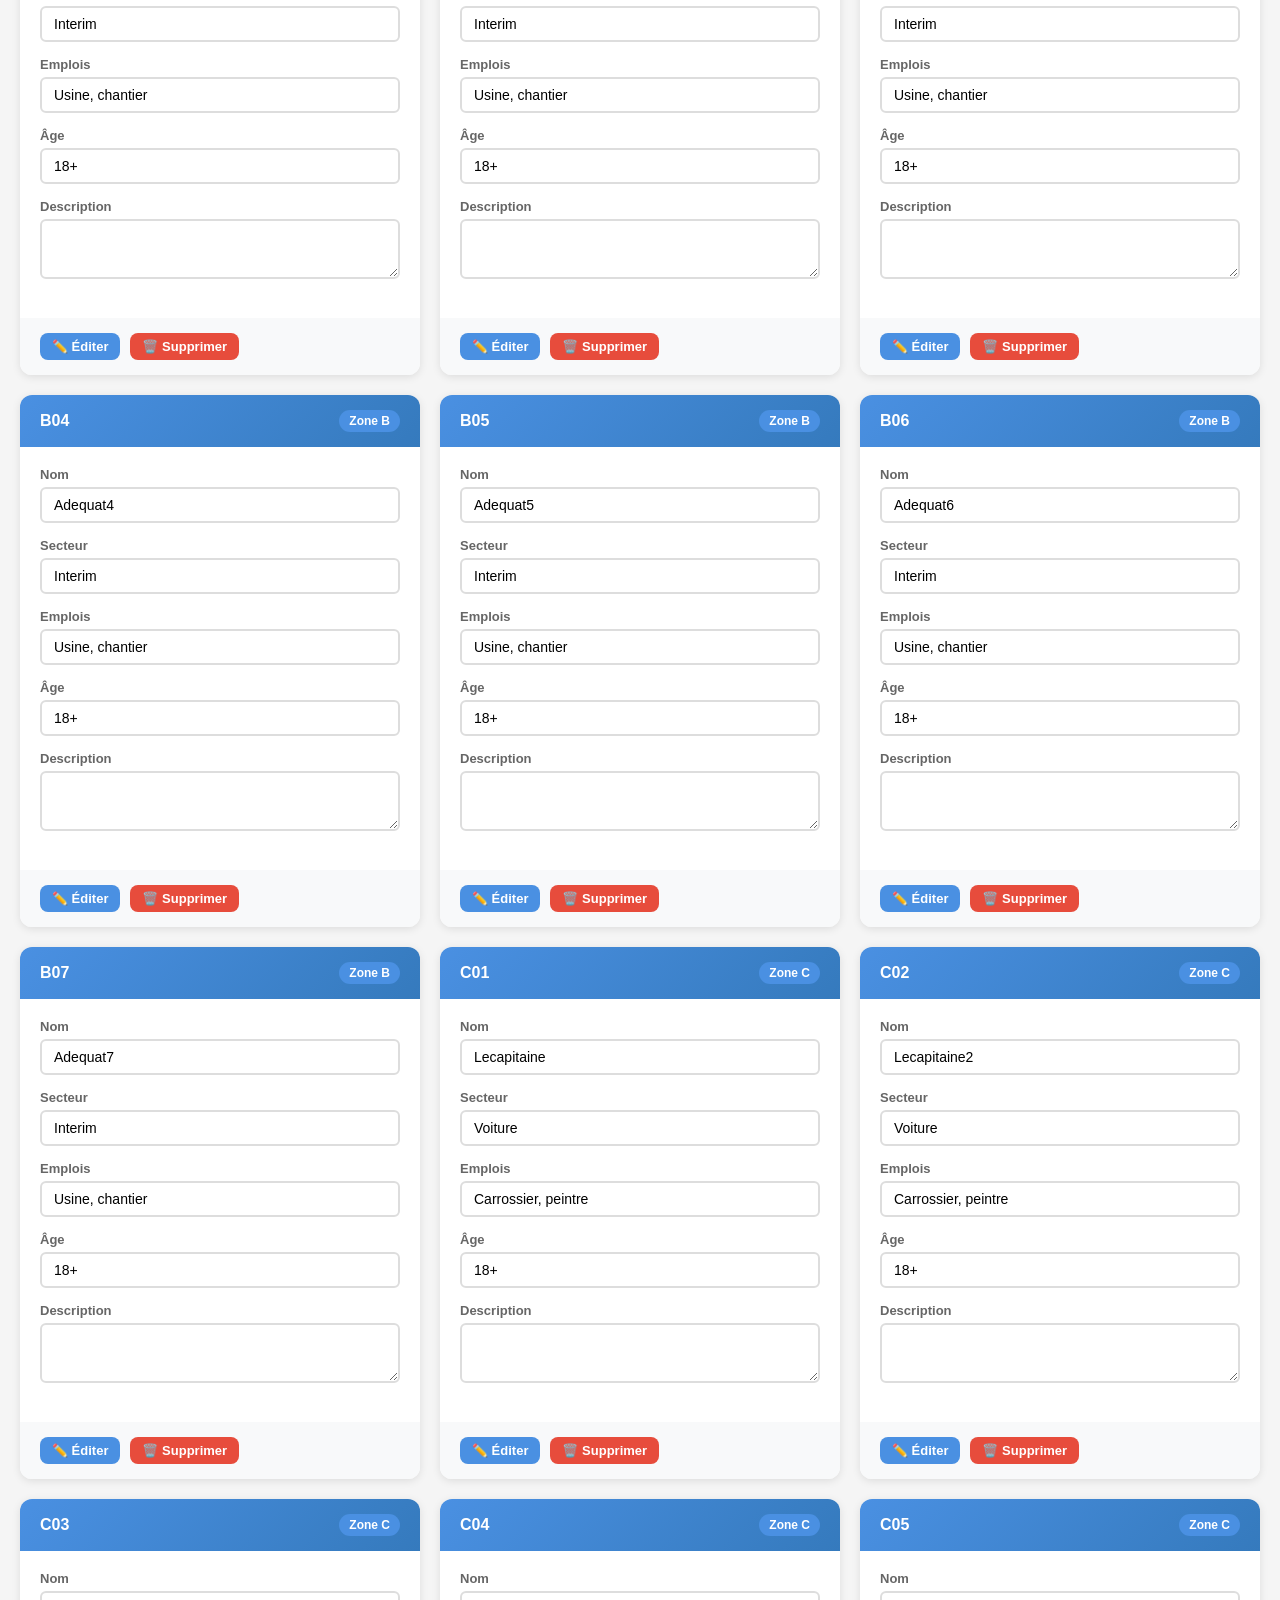
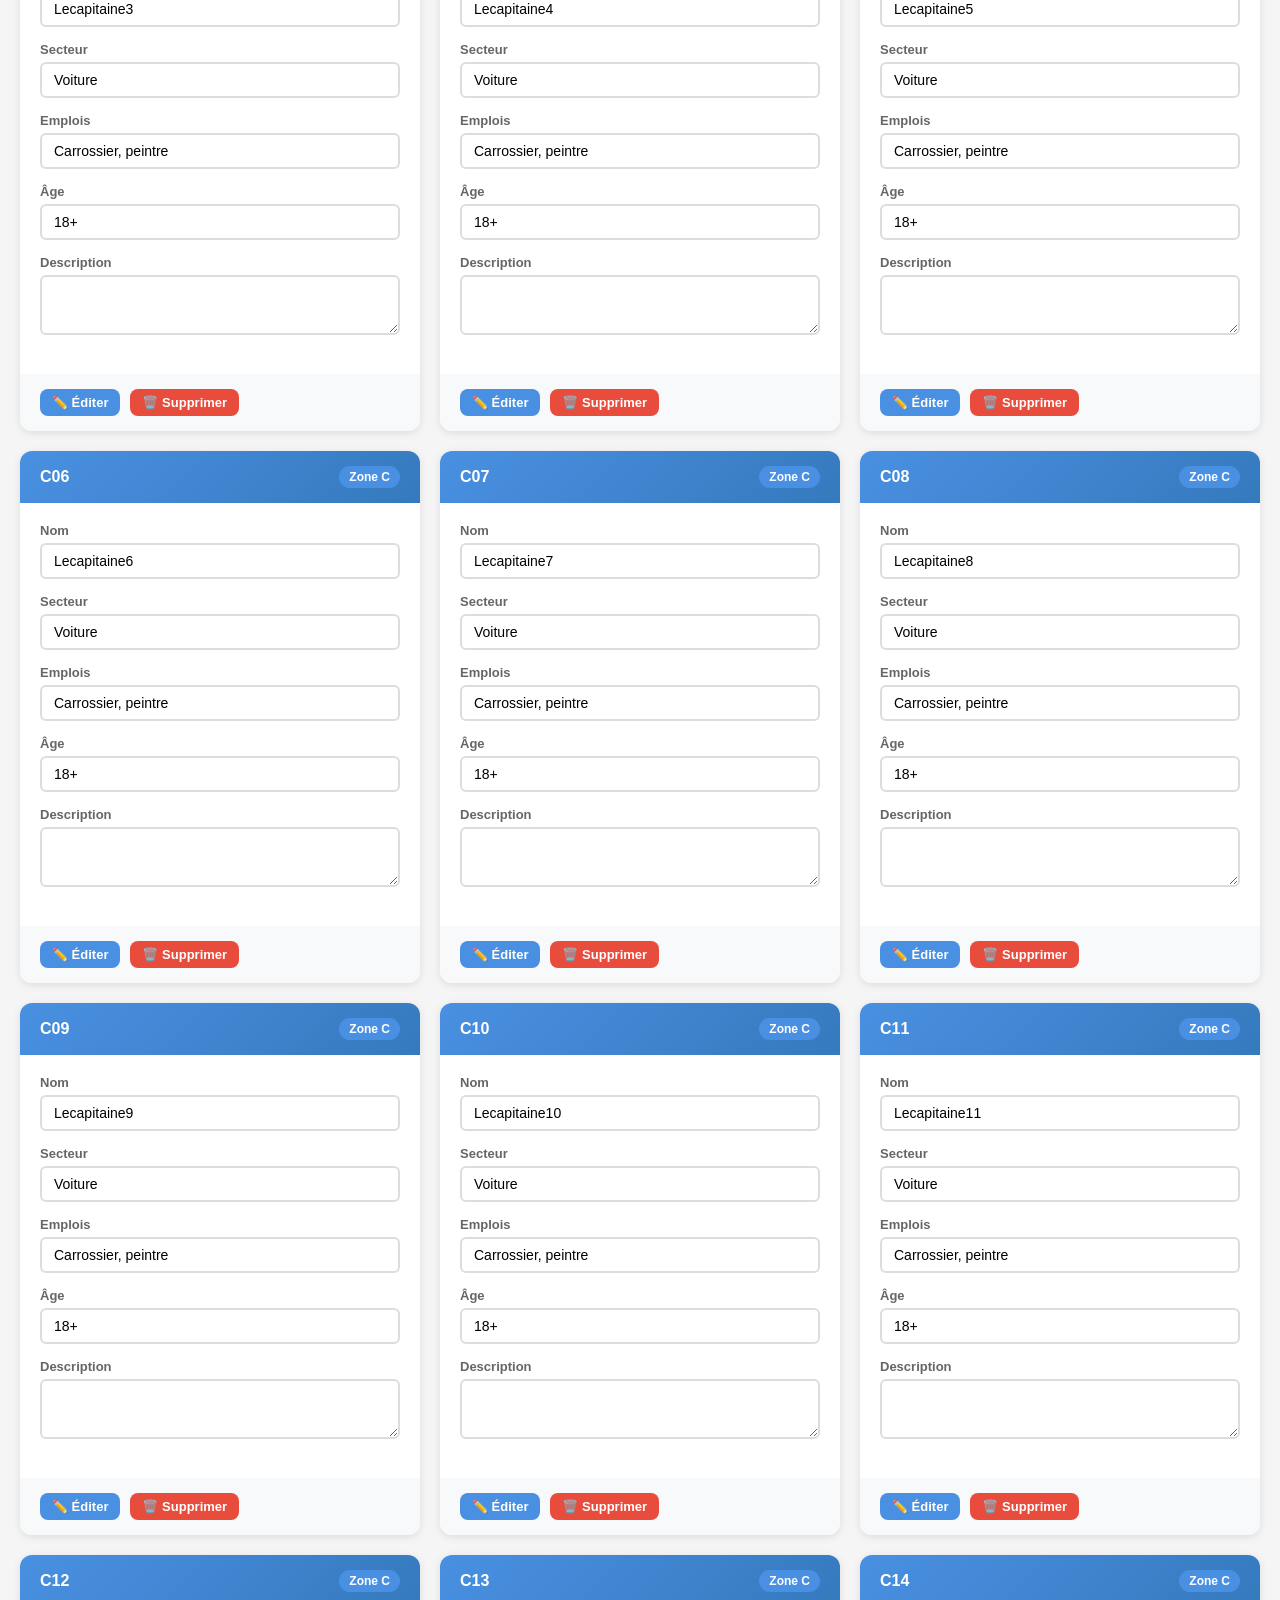
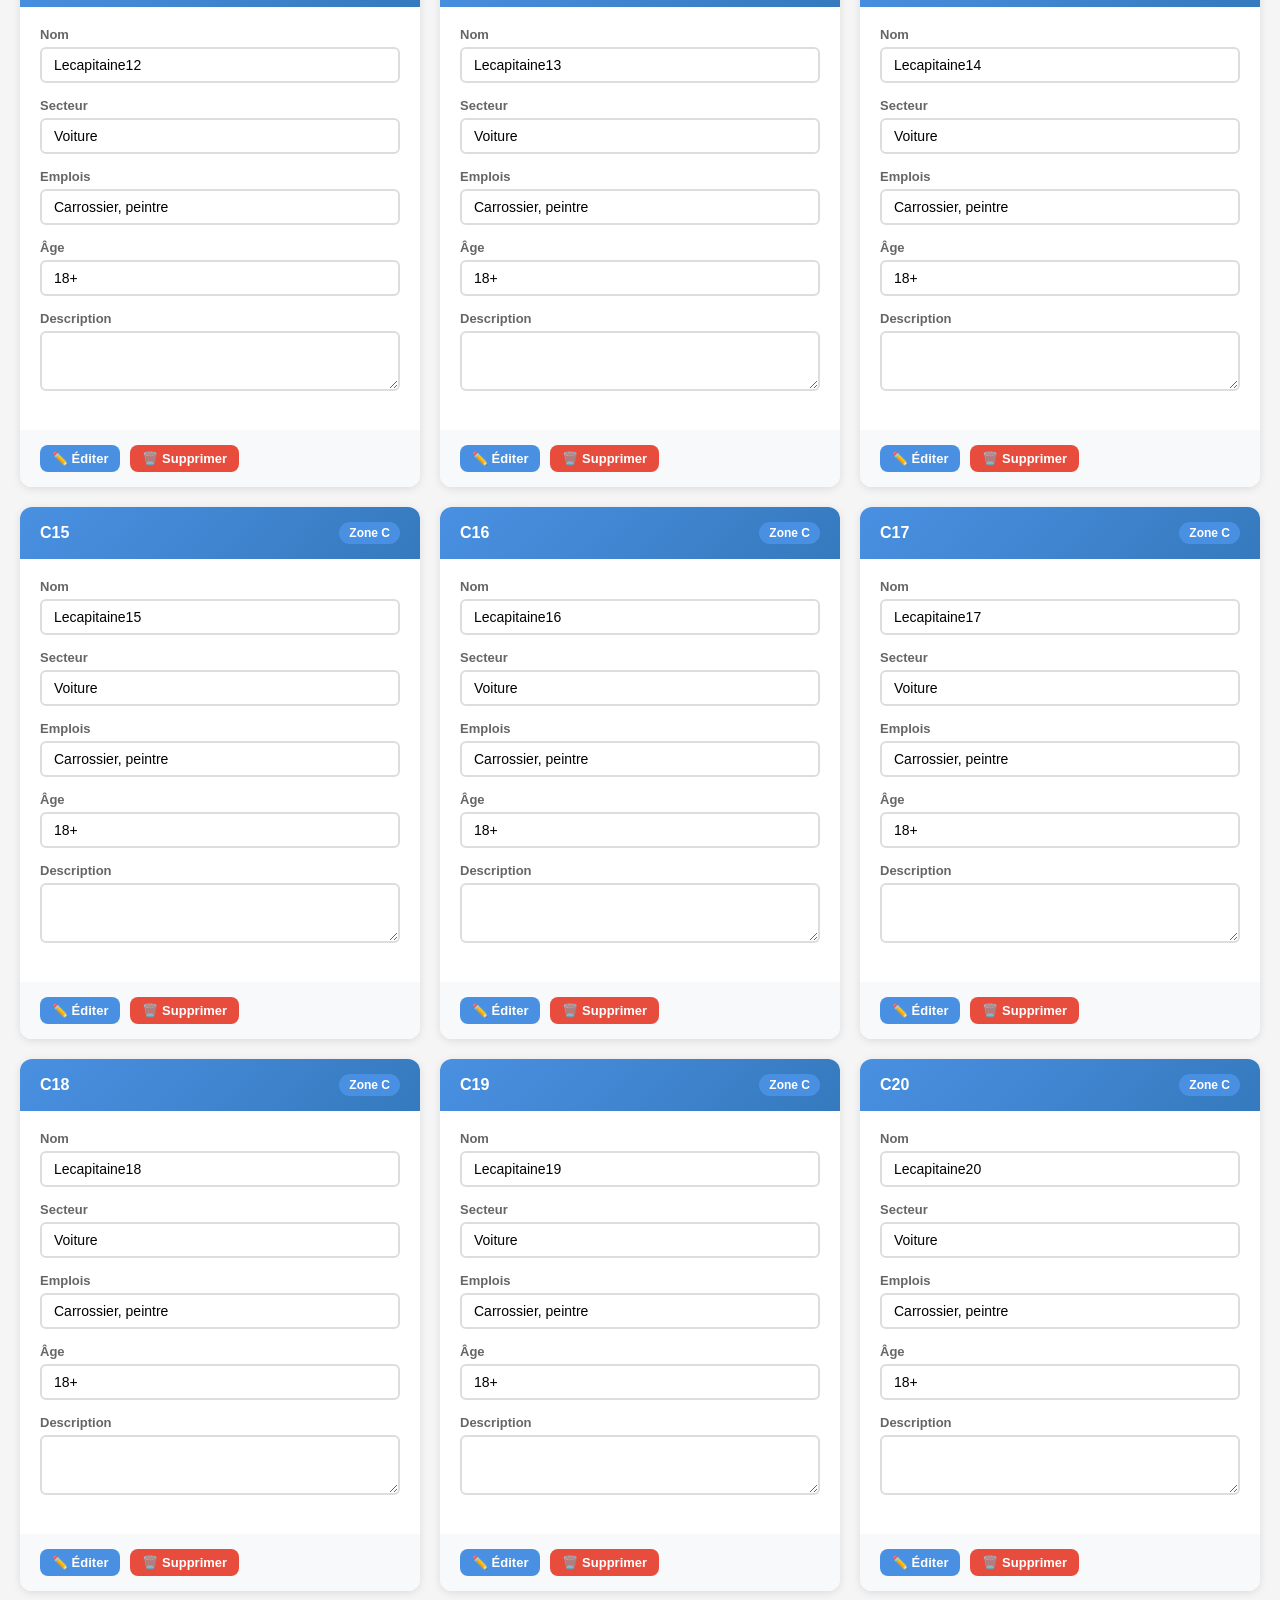
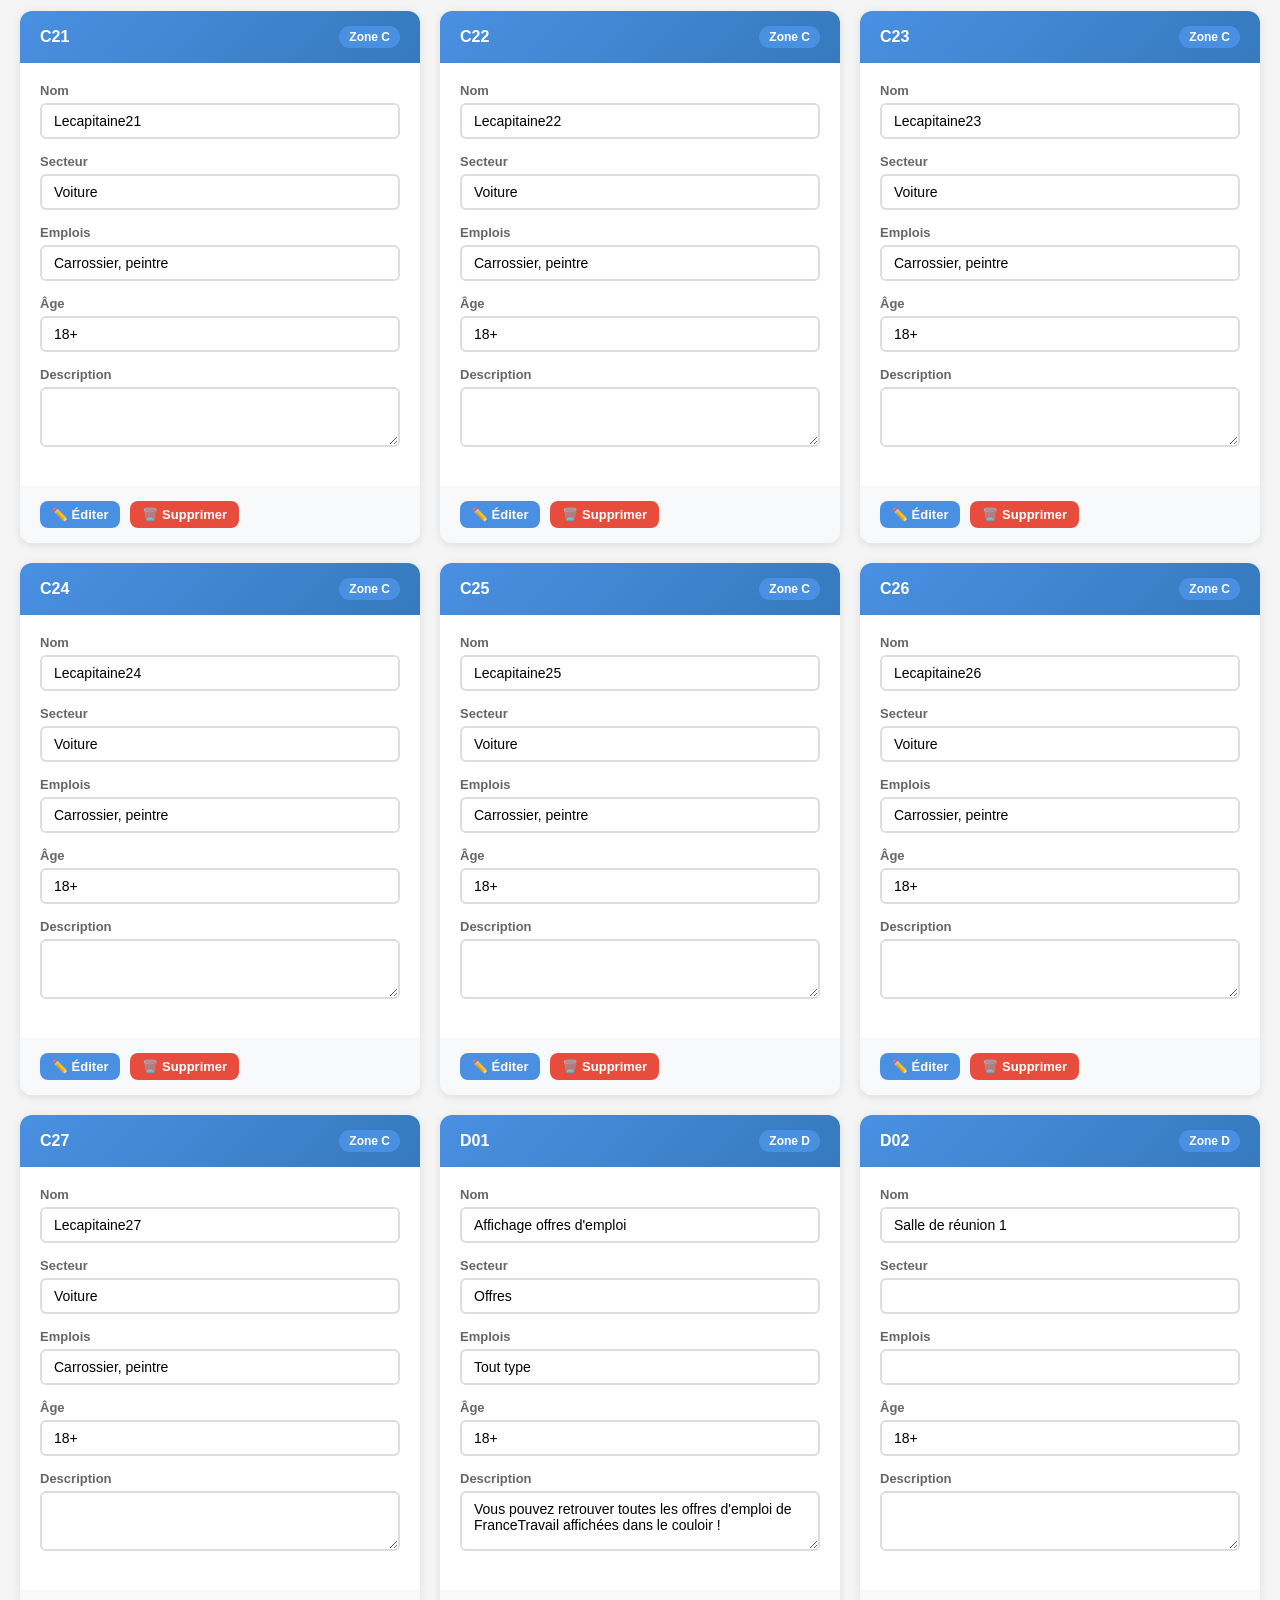
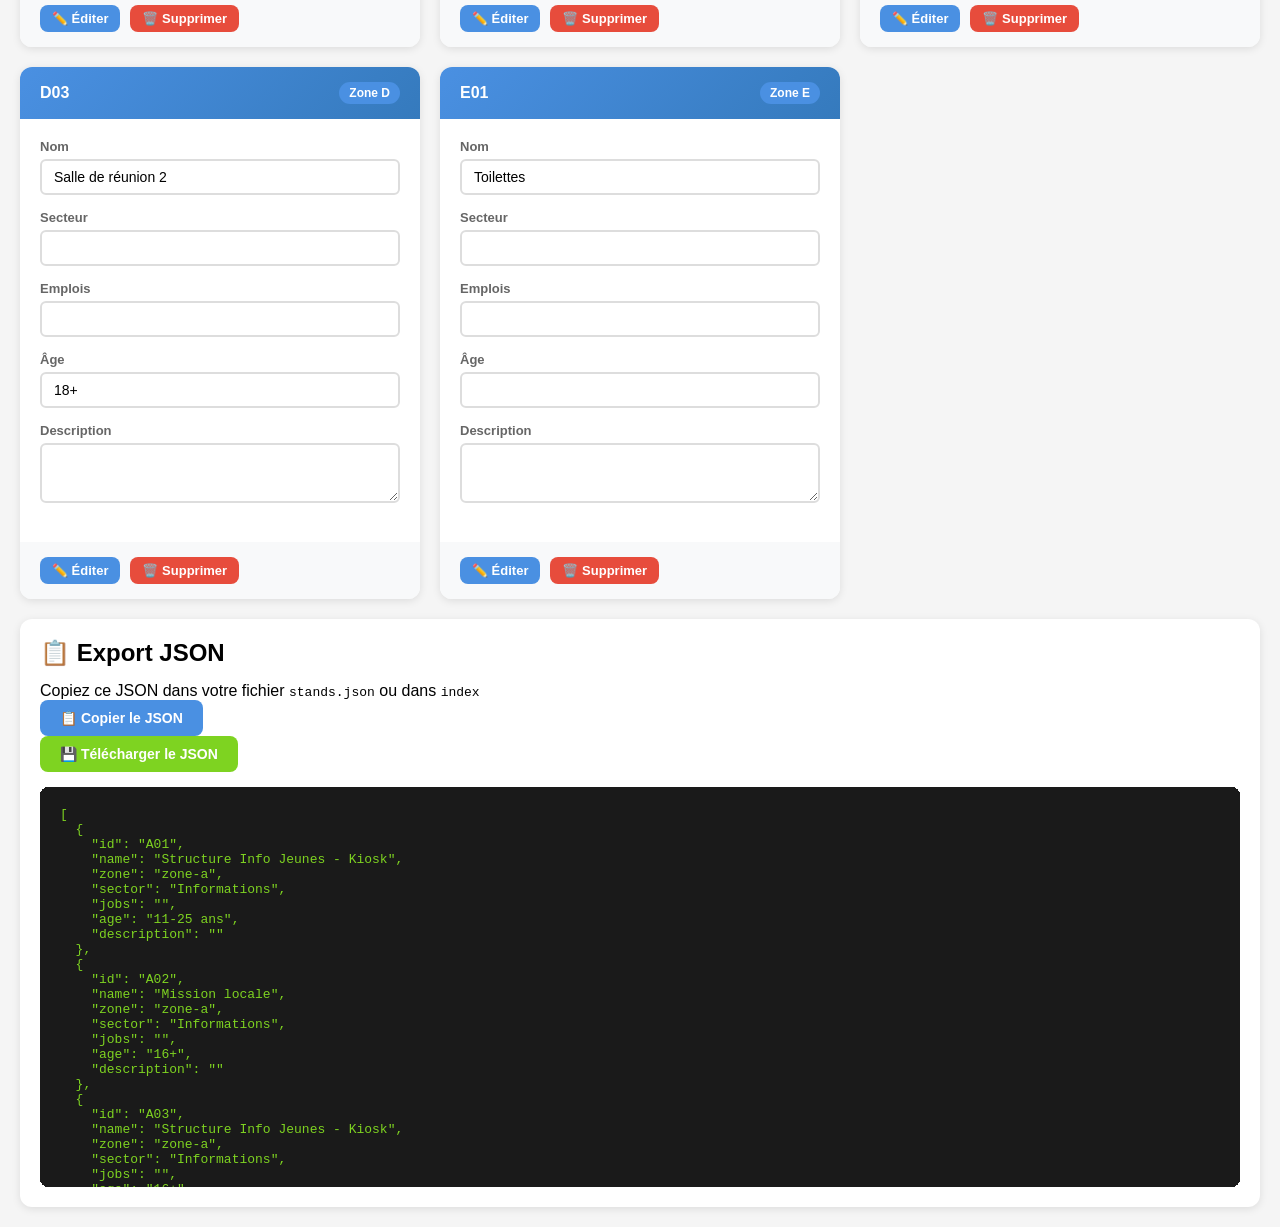
==== commit 5578d1e2: "Update admin.html" ====
--- a/admin.html
+++ b/admin.html
@@ -382,7 +382,7 @@
       <button class="btn btn-success" onclick="openAddModal()">➕ Nouveau Stand</button>
       <button class="btn btn-primary" onclick="importJSON()">📥 Importer JSON</button>
       <button class="btn btn-primary" onclick="exportJSON()">📤 Exporter JSON</button>
-      <a href="index_improved.html" class="btn btn-secondary">👁️ Voir le Plan</a>
+      <a href="/" class="btn btn-secondary">👁️ Voir le Plan</a>
     </div>
   </header>
 
@@ -426,7 +426,7 @@
 
   <div class="export-section">
     <h2>📋 Export JSON</h2>
-    <p>Copiez ce JSON dans votre fichier <code>stands.json</code> ou dans <code>index_improved.html</code></p>
+    <p>Copiez ce JSON dans votre fichier <code>stands.json</code> ou dans <code>index</code></p>
     <button class="btn btn-primary" onclick="copyJSON()">📋 Copier le JSON</button>
     <button class="btn btn-success" onclick="downloadJSON()">💾 Télécharger le JSON</button>
     <div class="json-output" id="json-output"></div>
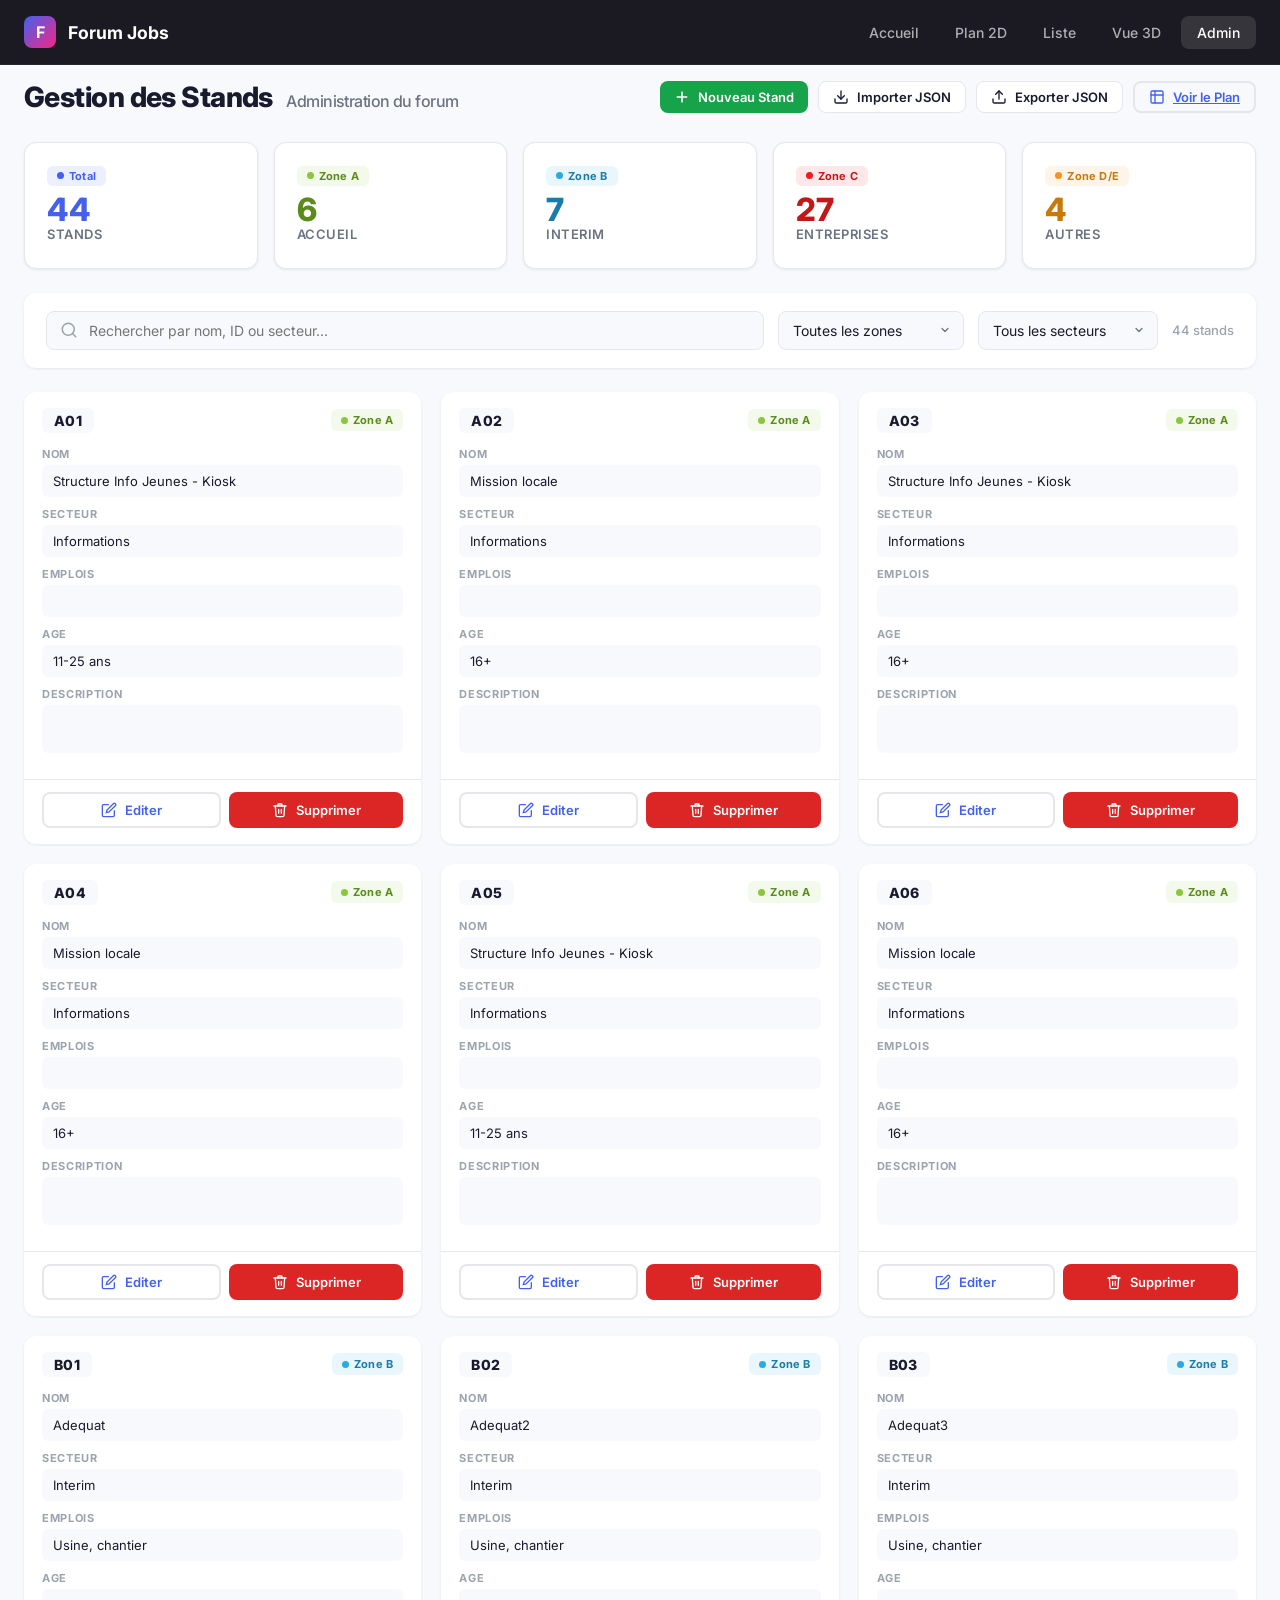
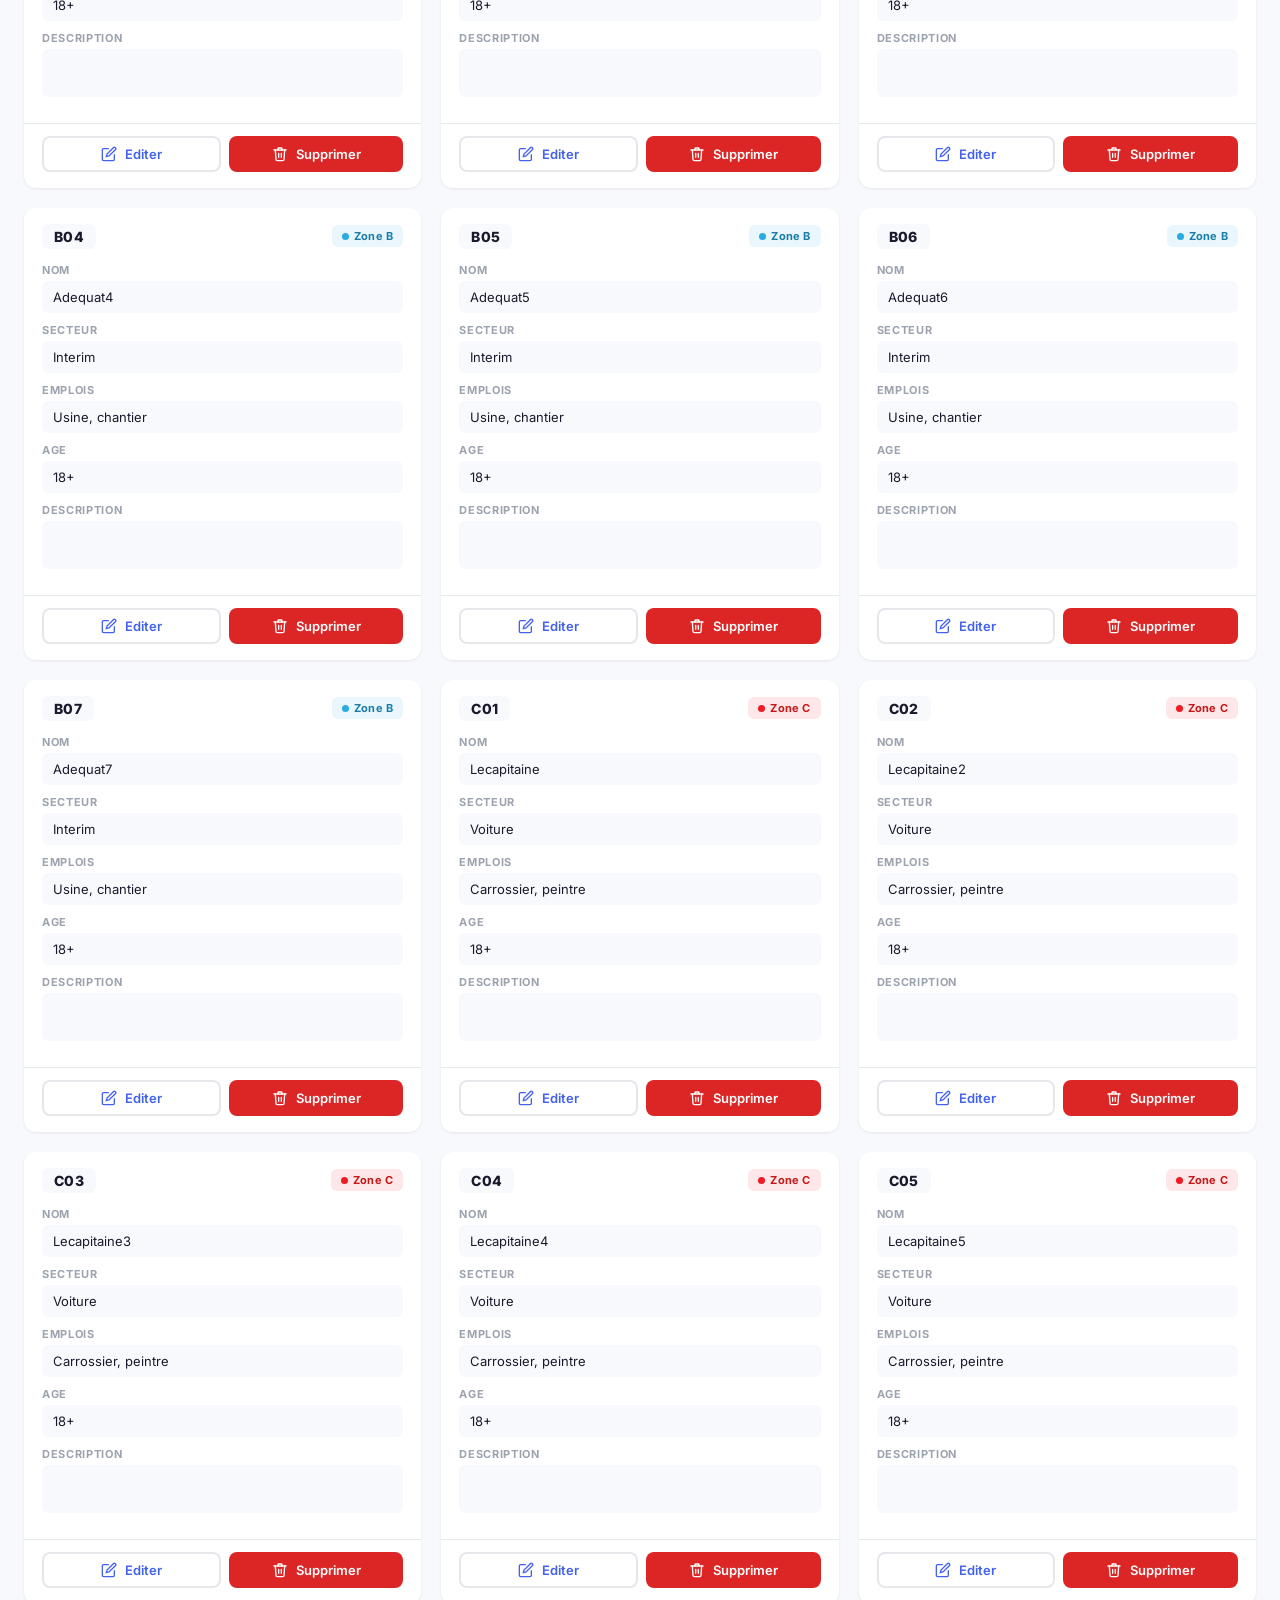
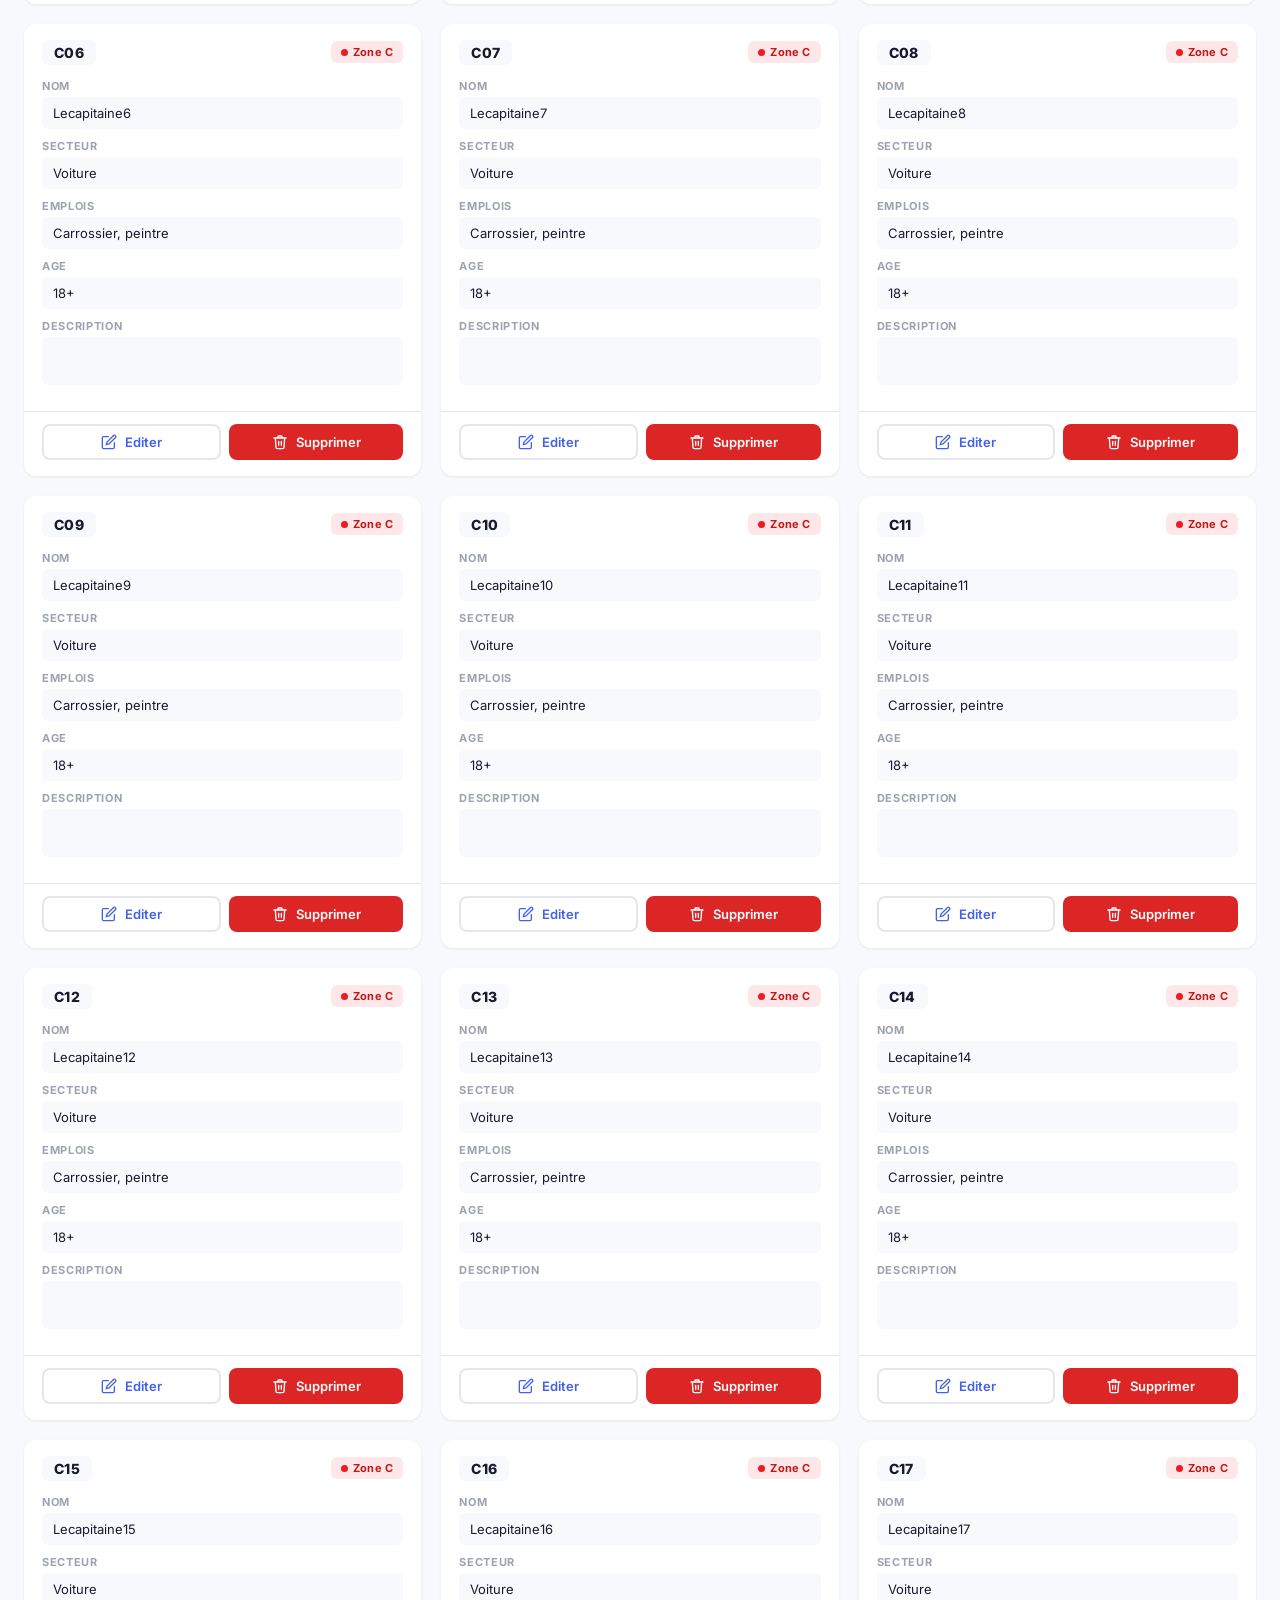
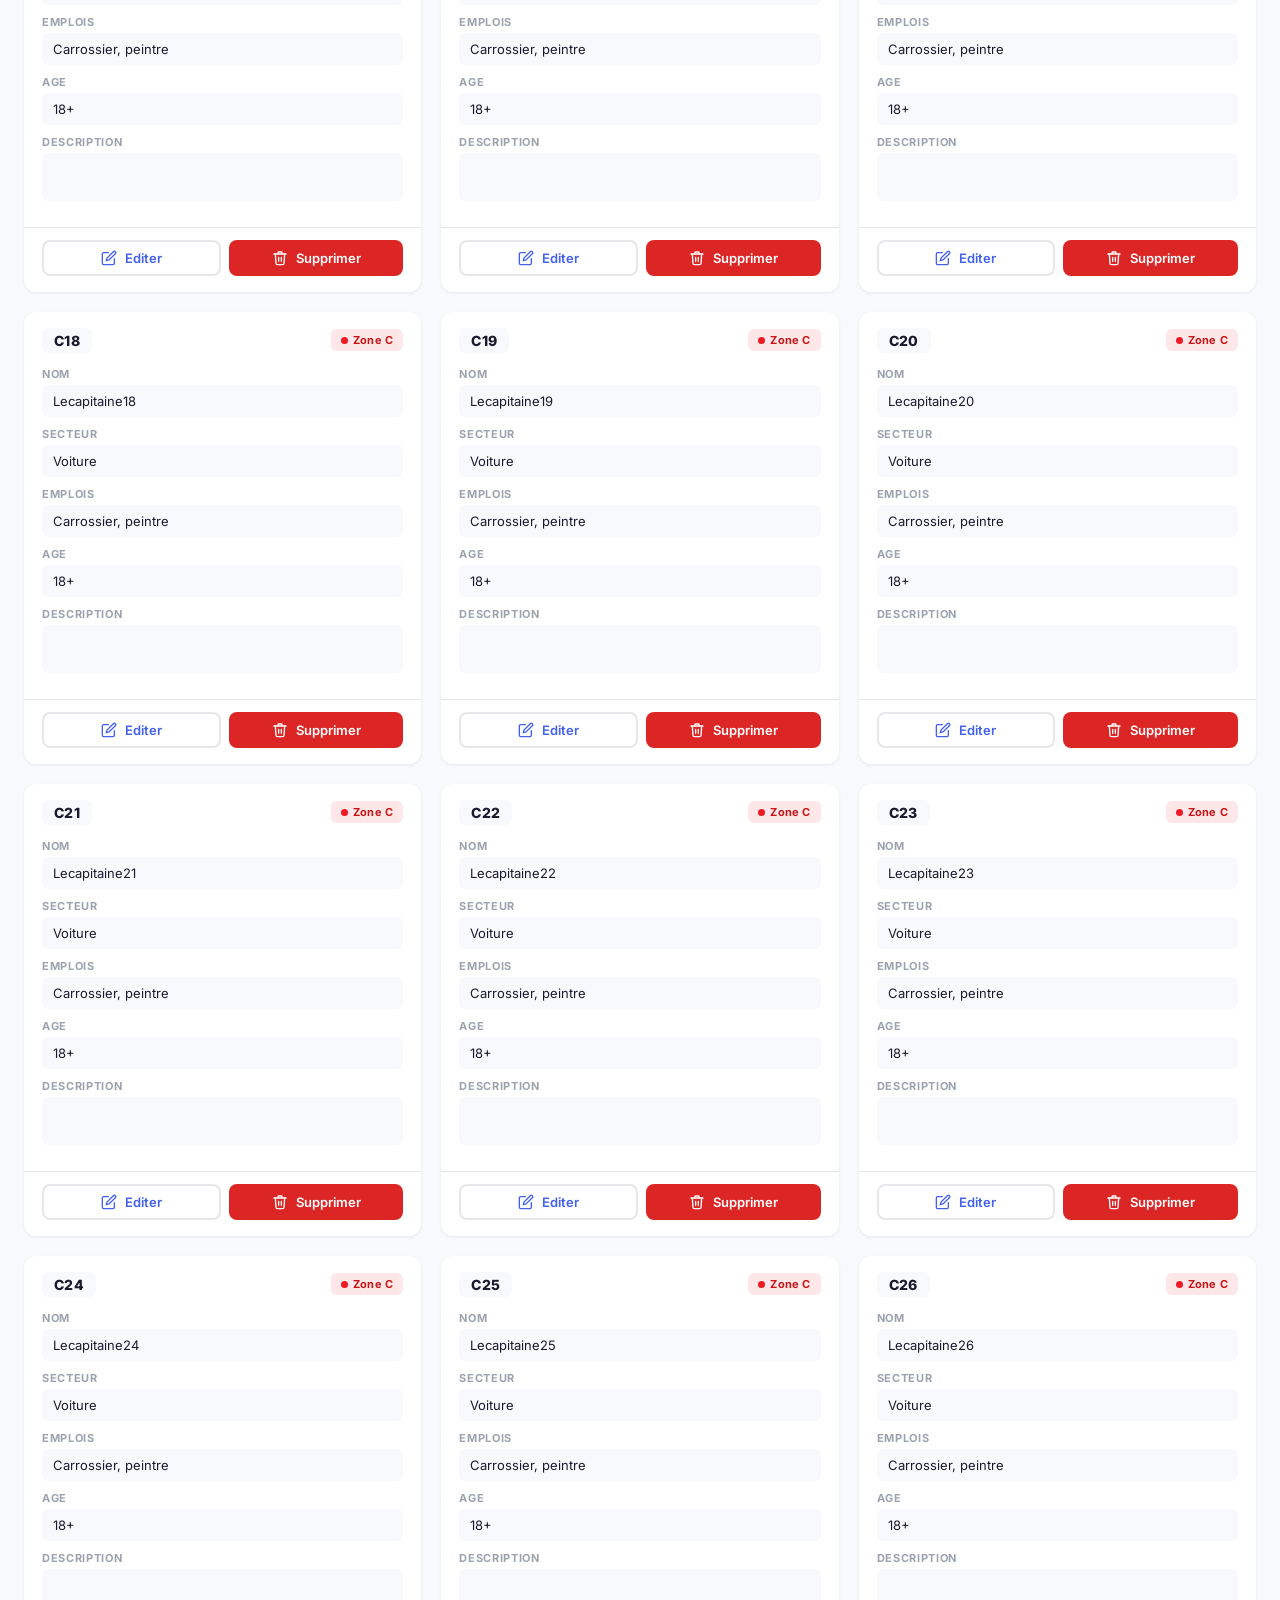
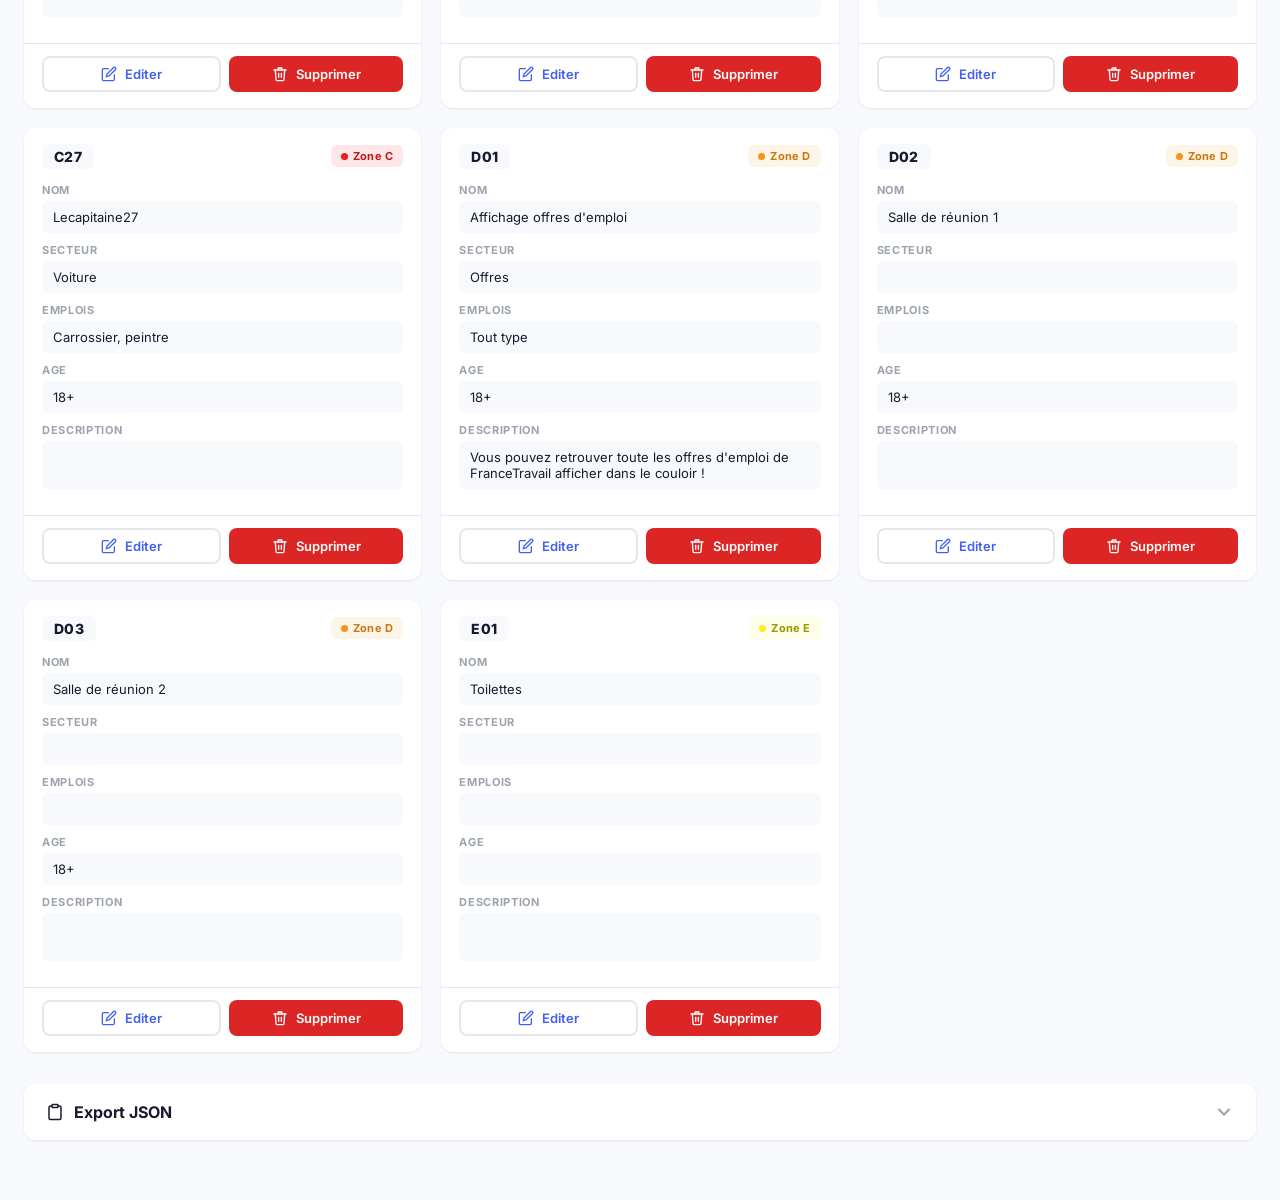
==== commit 419df5cc: "Add files via upload" ====
--- a/admin.html
+++ b/admin.html
@@ -3,40 +3,46 @@
 <head>
   <meta charset="UTF-8">
   <meta name="viewport" content="width=device-width, initial-scale=1.0">
-  <title>Admin - Gestion des Stands</title>
+  <title>Admin - Gestion des Stands | Forum Jobs d'ete 2026</title>
+  <link rel="preconnect" href="https://fonts.googleapis.com">
+  <link href="https://fonts.googleapis.com/css2?family=Inter:wght@400;500;600;700;800;900&display=swap" rel="stylesheet">
+  <link rel="stylesheet" href="css/shared.css">
   <style>
-    * {
-      margin: 0;
-      padding: 0;
-      box-sizing: border-box;
-    }
-
+    /* ========== PAGE BASE ========== */
     body {
-      font-family: -apple-system, BlinkMacSystemFont, 'Segoe UI', sans-serif;
-      background: #f5f5f5;
-      padding: 20px;
-    }
-
-    .container {
-      max-width: 1400px;
+      background: var(--bg-light);
+      padding-top: 80px;
+      min-height: 100vh;
+    }
+
+    .admin-container {
+      max-width: 1320px;
       margin: 0 auto;
-    }
-
-    header {
-      background: #1a1a1a;
-      color: white;
-      padding: 20px 30px;
-      border-radius: 12px;
-      margin-bottom: 20px;
-      display: flex;
+      padding: 0 24px 60px;
+    }
+
+    /* ========== PAGE HEADER ========== */
+    .page-header {
+      display: flex;
+      align-items: center;
       justify-content: space-between;
-      align-items: center;
       flex-wrap: wrap;
-      gap: 15px;
-    }
-
-    header h1 {
-      font-size: 1.8rem;
+      gap: 16px;
+      margin-bottom: 28px;
+    }
+
+    .page-header h1 {
+      font-size: 1.75rem;
+      font-weight: 800;
+      color: var(--text);
+      letter-spacing: -0.02em;
+    }
+
+    .page-header h1 span {
+      color: var(--text-light);
+      font-weight: 500;
+      font-size: 1rem;
+      margin-left: 8px;
     }
 
     .header-actions {
@@ -45,972 +51,1079 @@
       flex-wrap: wrap;
     }
 
-    .btn {
-      padding: 10px 20px;
-      border: none;
-      border-radius: 8px;
-      cursor: pointer;
+    .btn-success {
+      background: #16a34a;
+      color: white;
+    }
+    .btn-success:hover {
+      background: #15803d;
+      transform: translateY(-1px);
+      box-shadow: var(--shadow-md);
+    }
+
+    .btn-danger {
+      background: #dc2626;
+      color: white;
+    }
+    .btn-danger:hover {
+      background: #b91c1c;
+      transform: translateY(-1px);
+      box-shadow: var(--shadow-md);
+    }
+
+    .btn-secondary {
+      background: var(--surface);
+      color: var(--text);
+      border: 1.5px solid var(--border);
+    }
+    .btn-secondary:hover {
+      background: var(--bg-light);
+      border-color: var(--text-muted);
+    }
+
+    .btn svg {
+      width: 16px;
+      height: 16px;
+      flex-shrink: 0;
+    }
+
+    /* ========== TOAST ALERTS ========== */
+    .toast-container {
+      position: fixed;
+      top: 80px;
+      right: 24px;
+      z-index: 9999;
+      display: flex;
+      flex-direction: column;
+      gap: 8px;
+      pointer-events: none;
+    }
+
+    .toast {
+      pointer-events: auto;
+      padding: 14px 22px;
+      border-radius: var(--radius-sm);
       font-size: 14px;
       font-weight: 600;
+      font-family: var(--font);
+      box-shadow: var(--shadow-lg);
+      transform: translateX(120%);
+      opacity: 0;
+      transition: all 0.4s cubic-bezier(0.22, 1, 0.36, 1);
+      max-width: 380px;
+      display: flex;
+      align-items: center;
+      gap: 10px;
+    }
+
+    .toast.show {
+      transform: translateX(0);
+      opacity: 1;
+    }
+
+    .toast-success {
+      background: #f0fdf4;
+      color: #166534;
+      border: 1px solid #bbf7d0;
+    }
+
+    .toast-error {
+      background: #fef2f2;
+      color: #991b1b;
+      border: 1px solid #fecaca;
+    }
+
+    .toast-info {
+      background: var(--primary-light);
+      color: var(--primary);
+      border: 1px solid #c7d2fe;
+    }
+
+    /* ========== STATS ROW ========== */
+    .stats-row {
+      display: grid;
+      grid-template-columns: repeat(5, 1fr);
+      gap: 16px;
+      margin-bottom: 24px;
+    }
+
+    .stat-card {
+      background: var(--surface);
+      border-radius: var(--radius-md);
+      padding: 20px 22px;
+      box-shadow: var(--shadow-sm);
+      border: 1px solid var(--border);
       transition: all 0.2s;
-      display: flex;
+      position: relative;
+      overflow: hidden;
+    }
+
+    .stat-card:hover {
+      box-shadow: var(--shadow-md);
+      transform: translateY(-2px);
+    }
+
+    .stat-zone-tag {
+      display: inline-flex;
       align-items: center;
-      gap: 8px;
-    }
-
-    .btn-primary {
-      background: #4A90E2;
-      color: white;
-    }
-
-    .btn-primary:hover {
-      background: #357ABD;
-      transform: translateY(-2px);
-    }
-
-    .btn-success {
-      background: #7ED321;
-      color: white;
-    }
-
-    .btn-success:hover {
-      background: #6BC116;
-      transform: translateY(-2px);
-    }
-
-    .btn-danger {
-      background: #E74C3C;
-      color: white;
-    }
-
-    .btn-danger:hover {
-      background: #C0392B;
-      transform: translateY(-2px);
-    }
-
-    .btn-secondary {
-      background: #95a5a6;
-      color: white;
-    }
-
-    .btn-secondary:hover {
-      background: #7f8c8d;
-    }
-
-    .stats {
-      display: grid;
-      grid-template-columns: repeat(auto-fit, minmax(200px, 1fr));
-      gap: 15px;
-      margin-bottom: 20px;
-    }
-
-    .stat-card {
-      background: white;
-      padding: 20px;
-      border-radius: 12px;
-      box-shadow: 0 2px 8px rgba(0,0,0,0.1);
-    }
-
-    .stat-card h3 {
-      font-size: 14px;
-      color: #666;
+      gap: 5px;
+      padding: 3px 10px;
+      border-radius: 6px;
+      font-size: 11px;
+      font-weight: 700;
+      letter-spacing: 0.02em;
       margin-bottom: 8px;
     }
 
-    .stat-card .value {
-      font-size: 32px;
-      font-weight: bold;
-      color: #1a1a1a;
-    }
-
-    .search-filter {
-      background: white;
-      padding: 20px;
-      border-radius: 12px;
-      box-shadow: 0 2px 8px rgba(0,0,0,0.1);
-      margin-bottom: 20px;
-      display: flex;
-      gap: 15px;
+    .stat-zone-tag .sz-dot {
+      width: 7px;
+      height: 7px;
+      border-radius: 50%;
+    }
+
+    .stat-card .stat-label {
+      font-size: 13px;
+      font-weight: 600;
+      color: var(--text-light);
+      margin-bottom: 6px;
+      text-transform: uppercase;
+      letter-spacing: 0.04em;
+    }
+
+    .stat-card .stat-value {
+      font-size: 2rem;
+      font-weight: 800;
+      color: var(--text);
+      line-height: 1;
+    }
+
+    .stat-card.stat-total .stat-value { color: var(--primary); }
+    .stat-card.stat-a .stat-value { color: #5a8c1a; }
+    .stat-card.stat-b .stat-value { color: #1a7ca8; }
+    .stat-card.stat-c .stat-value { color: #c41818; }
+    .stat-card.stat-de .stat-value { color: #c77a0a; }
+
+    /* ========== SEARCH & FILTER BAR ========== */
+    .filter-bar {
+      background: var(--surface);
+      border-radius: var(--radius-md);
+      padding: 18px 22px;
+      box-shadow: var(--shadow-sm);
+      margin-bottom: 24px;
+      display: flex;
+      gap: 14px;
       flex-wrap: wrap;
       align-items: center;
     }
 
-    .search-filter input,
-    .search-filter select {
-      padding: 10px 15px;
-      border: 2px solid #ddd;
-      border-radius: 8px;
+    .filter-bar .search-wrapper {
+      flex: 1;
+      min-width: 240px;
+      position: relative;
+    }
+
+    .filter-bar .search-wrapper svg {
+      position: absolute;
+      left: 14px;
+      top: 50%;
+      transform: translateY(-50%);
+      width: 18px;
+      height: 18px;
+      color: var(--text-muted);
+      pointer-events: none;
+    }
+
+    .filter-bar input[type="text"] {
+      width: 100%;
+      padding: 10px 14px 10px 42px;
+      border: 1.5px solid var(--border);
+      border-radius: var(--radius-sm);
       font-size: 14px;
-      flex: 1;
-      min-width: 200px;
-    }
-
-    .search-filter input:focus,
-    .search-filter select:focus {
+      font-family: var(--font);
+      color: var(--text);
+      background: var(--bg-light);
+      transition: all 0.2s;
+    }
+
+    .filter-bar input[type="text"]:focus {
       outline: none;
-      border-color: #4A90E2;
-    }
-
+      border-color: var(--primary);
+      box-shadow: 0 0 0 3px rgba(67, 97, 238, 0.1);
+      background: var(--surface);
+    }
+
+    .filter-bar select {
+      padding: 10px 36px 10px 14px;
+      border: 1.5px solid var(--border);
+      border-radius: var(--radius-sm);
+      font-size: 14px;
+      font-family: var(--font);
+      color: var(--text);
+      background: var(--bg-light);
+      cursor: pointer;
+      transition: all 0.2s;
+      appearance: none;
+      background-image: url("data:image/svg+xml,%3Csvg xmlns='http://www.w3.org/2000/svg' width='12' height='12' viewBox='0 0 24 24' fill='none' stroke='%236b7280' stroke-width='2.5' stroke-linecap='round' stroke-linejoin='round'%3E%3Cpath d='M6 9l6 6 6-6'/%3E%3C/svg%3E");
+      background-repeat: no-repeat;
+      background-position: right 12px center;
+      min-width: 180px;
+    }
+
+    .filter-bar select:focus {
+      outline: none;
+      border-color: var(--primary);
+      box-shadow: 0 0 0 3px rgba(67, 97, 238, 0.1);
+    }
+
+    .filter-bar .results-count {
+      font-size: 13px;
+      color: var(--text-muted);
+      font-weight: 500;
+      margin-left: auto;
+      white-space: nowrap;
+    }
+
+    /* ========== STANDS GRID ========== */
     .stands-grid {
       display: grid;
-      grid-template-columns: repeat(auto-fill, minmax(350px, 1fr));
+      grid-template-columns: repeat(3, 1fr);
       gap: 20px;
-      margin-bottom: 20px;
-    }
-
+      margin-bottom: 32px;
+    }
+
+    .stands-empty {
+      grid-column: 1 / -1;
+      text-align: center;
+      padding: 60px 24px;
+      color: var(--text-muted);
+    }
+
+    .stands-empty svg {
+      width: 48px;
+      height: 48px;
+      margin-bottom: 16px;
+      opacity: 0.4;
+    }
+
+    .stands-empty p {
+      font-size: 15px;
+      font-weight: 500;
+    }
+
+    /* ========== STAND CARD ========== */
     .stand-card {
-      background: white;
-      border-radius: 12px;
-      box-shadow: 0 2px 8px rgba(0,0,0,0.1);
+      background: var(--surface);
+      border-radius: var(--radius-md);
+      box-shadow: var(--shadow-sm);
       overflow: hidden;
+      transition: all 0.25s cubic-bezier(0.22, 1, 0.36, 1);
+      position: relative;
+    }
+
+    .stand-card:hover {
+      box-shadow: var(--shadow-md);
+      transform: translateY(-3px);
+    }
+
+    .stand-card .card-accent {
+      display: none;
+    }
+
+    .stand-card .card-zone-tag {
+      display: inline-flex;
+      align-items: center;
+      gap: 5px;
+      padding: 4px 10px;
+      border-radius: 6px;
+      font-size: 11px;
+      font-weight: 700;
+      letter-spacing: 0.02em;
+    }
+
+    .stand-card .card-zone-tag .cz-dot {
+      width: 7px;
+      height: 7px;
+      border-radius: 50%;
+    }
+
+    .stand-card .card-header {
+      display: flex;
+      align-items: center;
+      justify-content: space-between;
+      padding: 16px 18px 0;
+    }
+
+    .stand-card .card-id {
+      font-size: 14px;
+      font-weight: 800;
+      color: var(--text);
+      background: var(--bg-light);
+      padding: 4px 12px;
+      border-radius: 6px;
+      letter-spacing: 0.02em;
+    }
+
+    .stand-card .card-zone-badge {
+      font-size: 12px;
+      font-weight: 600;
+      padding: 4px 12px;
+      border-radius: 20px;
+    }
+
+    .stand-card .card-body {
+      padding: 14px 18px 6px;
+    }
+
+    .stand-card .card-field {
+      margin-bottom: 10px;
+    }
+
+    .stand-card .card-field label {
+      display: block;
+      font-size: 11px;
+      font-weight: 700;
+      text-transform: uppercase;
+      letter-spacing: 0.06em;
+      color: var(--text-muted);
+      margin-bottom: 4px;
+    }
+
+    .stand-card .card-field input,
+    .stand-card .card-field textarea {
+      width: 100%;
+      padding: 7px 10px;
+      border: 1.5px solid transparent;
+      border-radius: 6px;
+      font-size: 13px;
+      font-family: var(--font);
+      color: var(--text);
+      background: var(--bg-light);
       transition: all 0.2s;
-    }
-
-    .stand-card:hover {
-      box-shadow: 0 4px 16px rgba(0,0,0,0.15);
-      transform: translateY(-2px);
-    }
-
-    .stand-card-header {
-      background: linear-gradient(135deg, #4A90E2 0%, #357ABD 100%);
-      color: white;
-      padding: 15px 20px;
-      display: flex;
+      resize: none;
+    }
+
+    .stand-card .card-field textarea {
+      min-height: 44px;
+    }
+
+    .stand-card .card-field input:hover,
+    .stand-card .card-field textarea:hover {
+      border-color: var(--border);
+    }
+
+    .stand-card .card-field input:focus,
+    .stand-card .card-field textarea:focus {
+      outline: none;
+      border-color: var(--primary);
+      background: var(--surface);
+      box-shadow: 0 0 0 3px rgba(67, 97, 238, 0.08);
+    }
+
+    .stand-card .card-footer {
+      display: flex;
+      gap: 8px;
+      padding: 12px 18px 16px;
+      border-top: 1px solid var(--border);
+      margin-top: 6px;
+    }
+
+    .stand-card .card-footer .btn {
+      flex: 1;
+      justify-content: center;
+      font-size: 13px;
+      padding: 8px 14px;
+    }
+
+    /* ========== EXPORT SECTION ========== */
+    .export-section {
+      background: var(--surface);
+      border-radius: var(--radius-md);
+      box-shadow: var(--shadow-sm);
+      overflow: hidden;
+      margin-top: 8px;
+    }
+
+    .export-header {
+      display: flex;
+      align-items: center;
       justify-content: space-between;
+      padding: 18px 22px;
+      cursor: pointer;
+      transition: background 0.2s;
+      user-select: none;
+    }
+
+    .export-header:hover {
+      background: rgba(0, 0, 0, 0.015);
+    }
+
+    .export-header h2 {
+      font-size: 1rem;
+      font-weight: 700;
+      display: flex;
       align-items: center;
-    }
-
-    .stand-card-header h3 {
-      font-size: 16px;
-      font-weight: 600;
-    }
-
-    .stand-card-body {
+      gap: 10px;
+    }
+
+    .export-header .chevron {
+      width: 20px;
+      height: 20px;
+      color: var(--text-muted);
+      transition: transform 0.3s;
+    }
+
+    .export-header.open .chevron {
+      transform: rotate(180deg);
+    }
+
+    .export-body {
+      max-height: 0;
+      overflow: hidden;
+      transition: max-height 0.4s cubic-bezier(0.22, 1, 0.36, 1);
+    }
+
+    .export-body.open {
+      max-height: 2000px;
+    }
+
+    .export-body-inner {
+      padding: 0 22px 22px;
+    }
+
+    .export-actions {
+      display: flex;
+      gap: 10px;
+      margin-bottom: 14px;
+    }
+
+    .json-output {
+      background: var(--bg-dark);
+      color: #a5f3b4;
       padding: 20px;
-    }
-
-    .form-group {
-      margin-bottom: 15px;
-    }
-
-    .form-group label {
-      display: block;
-      font-size: 13px;
-      font-weight: 600;
-      color: #666;
-      margin-bottom: 5px;
-    }
-
-    .form-group input,
-    .form-group select,
-    .form-group textarea {
-      width: 100%;
-      padding: 8px 12px;
-      border: 2px solid #ddd;
-      border-radius: 6px;
-      font-size: 14px;
-      font-family: inherit;
-      transition: all 0.2s;
-    }
-
-    .form-group textarea {
-      resize: vertical;
-      min-height: 60px;
-    }
-
-    .form-group input:focus,
-    .form-group select:focus,
-    .form-group textarea:focus {
-      outline: none;
-      border-color: #4A90E2;
-    }
-
-    .stand-card-actions {
-      padding: 15px 20px;
-      background: #f8f9fa;
-      display: flex;
-      gap: 10px;
-    }
-
-    .btn-sm {
-      padding: 6px 12px;
-      font-size: 13px;
-    }
-
-    .modal {
+      border-radius: var(--radius-sm);
+      font-family: 'SF Mono', 'Cascadia Code', 'Fira Code', 'Courier New', monospace;
+      font-size: 12.5px;
+      max-height: 400px;
+      overflow-y: auto;
+      white-space: pre;
+      line-height: 1.6;
+      tab-size: 2;
+    }
+
+    .json-output::-webkit-scrollbar {
+      width: 8px;
+    }
+
+    .json-output::-webkit-scrollbar-track {
+      background: rgba(255, 255, 255, 0.05);
+      border-radius: 4px;
+    }
+
+    .json-output::-webkit-scrollbar-thumb {
+      background: rgba(255, 255, 255, 0.15);
+      border-radius: 4px;
+    }
+
+    /* ========== MODAL ========== */
+    .modal-overlay {
       display: none;
       position: fixed;
-      top: 0;
-      left: 0;
-      width: 100%;
-      height: 100%;
-      background: rgba(0,0,0,0.5);
-      z-index: 1000;
+      inset: 0;
+      background: rgba(0, 0, 0, 0.4);
+      backdrop-filter: blur(6px);
+      -webkit-backdrop-filter: blur(6px);
+      z-index: 2000;
       align-items: center;
       justify-content: center;
-      padding: 20px;
-    }
-
-    .modal.active {
-      display: flex;
-    }
-
-    .modal-content {
-      background: white;
-      border-radius: 12px;
-      max-width: 600px;
+      padding: 24px;
+      opacity: 0;
+      transition: opacity 0.25s;
+    }
+
+    .modal-overlay.active {
+      display: flex;
+      opacity: 1;
+    }
+
+    .modal-card {
+      background: var(--surface);
+      border-radius: var(--radius-lg);
+      max-width: 560px;
       width: 100%;
       max-height: 90vh;
       overflow-y: auto;
-      box-shadow: 0 8px 32px rgba(0,0,0,0.3);
-    }
-
-    .modal-header {
-      padding: 20px 30px;
-      border-bottom: 2px solid #f0f0f0;
-      display: flex;
+      box-shadow: var(--shadow-xl);
+      transform: scale(0.95) translateY(10px);
+      transition: transform 0.3s cubic-bezier(0.22, 1, 0.36, 1);
+    }
+
+    .modal-overlay.active .modal-card {
+      transform: scale(1) translateY(0);
+    }
+
+    .modal-card::-webkit-scrollbar {
+      width: 6px;
+    }
+
+    .modal-card::-webkit-scrollbar-thumb {
+      background: var(--border);
+      border-radius: 3px;
+    }
+
+    .modal-top {
+      display: flex;
+      align-items: center;
       justify-content: space-between;
+      padding: 22px 28px;
+      border-bottom: 1px solid var(--border);
+    }
+
+    .modal-top h2 {
+      font-size: 1.15rem;
+      font-weight: 700;
+    }
+
+    .modal-close-btn {
+      width: 34px;
+      height: 34px;
+      border: none;
+      background: var(--bg-light);
+      border-radius: 8px;
+      cursor: pointer;
+      font-size: 18px;
+      color: var(--text-light);
+      display: flex;
       align-items: center;
-    }
-
-    .modal-header h2 {
-      font-size: 1.5rem;
-    }
-
-    .modal-close {
-      width: 32px;
-      height: 32px;
-      border: none;
-      background: #f0f0f0;
-      border-radius: 50%;
+      justify-content: center;
+      transition: all 0.2s;
+    }
+
+    .modal-close-btn:hover {
+      background: var(--border);
+      color: var(--text);
+    }
+
+    .modal-form {
+      padding: 24px 28px;
+      display: flex;
+      flex-direction: column;
+      gap: 16px;
+    }
+
+    .modal-form .form-row {
+      display: grid;
+      grid-template-columns: 1fr 1fr;
+      gap: 14px;
+    }
+
+    .modal-form .field {
+      display: flex;
+      flex-direction: column;
+      gap: 6px;
+    }
+
+    .modal-form .field label {
+      font-size: 13px;
+      font-weight: 600;
+      color: var(--text);
+    }
+
+    .modal-form .field label .required {
+      color: var(--accent);
+      margin-left: 2px;
+    }
+
+    .modal-form .field input,
+    .modal-form .field select,
+    .modal-form .field textarea {
+      padding: 10px 14px;
+      border: 1.5px solid var(--border);
+      border-radius: var(--radius-sm);
+      font-size: 14px;
+      font-family: var(--font);
+      color: var(--text);
+      background: var(--bg-light);
+      transition: all 0.2s;
+    }
+
+    .modal-form .field textarea {
+      resize: vertical;
+      min-height: 80px;
+    }
+
+    .modal-form .field input:focus,
+    .modal-form .field select:focus,
+    .modal-form .field textarea:focus {
+      outline: none;
+      border-color: var(--primary);
+      background: var(--surface);
+      box-shadow: 0 0 0 3px rgba(67, 97, 238, 0.1);
+    }
+
+    .modal-form .field select {
       cursor: pointer;
-      font-size: 20px;
-      transition: all 0.2s;
-    }
-
-    .modal-close:hover {
-      background: #ddd;
-    }
-
-    .modal-body {
-      padding: 30px;
-    }
-
-    .modal-footer {
-      padding: 20px 30px;
-      border-top: 2px solid #f0f0f0;
+      appearance: none;
+      background-image: url("data:image/svg+xml,%3Csvg xmlns='http://www.w3.org/2000/svg' width='12' height='12' viewBox='0 0 24 24' fill='none' stroke='%236b7280' stroke-width='2.5' stroke-linecap='round' stroke-linejoin='round'%3E%3Cpath d='M6 9l6 6 6-6'/%3E%3C/svg%3E");
+      background-repeat: no-repeat;
+      background-position: right 12px center;
+      padding-right: 36px;
+    }
+
+    /* Zone-colored option hints */
+    .modal-form .field select option[value="zone-a"] { color: #5a8c1a; }
+    .modal-form .field select option[value="zone-b"] { color: #1a7ca8; }
+    .modal-form .field select option[value="zone-c"] { color: #c41818; }
+    .modal-form .field select option[value="zone-d"] { color: #c77a0a; }
+    .modal-form .field select option[value="zone-e"] { color: #9e9500; }
+
+    .modal-bottom {
       display: flex;
       gap: 10px;
       justify-content: flex-end;
-    }
-
-    .badge {
-      display: inline-block;
-      padding: 4px 10px;
-      border-radius: 12px;
-      font-size: 12px;
-      font-weight: 600;
-      background: #4A90E2;
-      color: white;
-    }
-
-    .export-section {
-      background: white;
-      padding: 20px;
-      border-radius: 12px;
-      box-shadow: 0 2px 8px rgba(0,0,0,0.1);
-      margin-top: 20px;
-    }
-
-    .export-section h2 {
-      margin-bottom: 15px;
-    }
-
-    .json-output {
-      background: #1a1a1a;
-      color: #7ED321;
-      padding: 20px;
-      border-radius: 8px;
-      font-family: 'Courier New', monospace;
-      font-size: 13px;
-      max-height: 400px;
-      overflow-y: auto;
-      white-space: pre;
-      margin-top: 15px;
-    }
-
-    .alert {
-      padding: 15px 20px;
-      border-radius: 8px;
-      margin-bottom: 20px;
-      display: none;
-    }
-
-    .alert.active {
-      display: block;
-    }
-
-    .alert-success {
-      background: #d4edda;
-      color: #155724;
-      border: 2px solid #c3e6cb;
-    }
-
-    .alert-danger {
-      background: #f8d7da;
-      color: #721c24;
-      border: 2px solid #f5c6cb;
+      padding: 18px 28px;
+      border-top: 1px solid var(--border);
+    }
+
+    /* ========== HIDDEN FILE INPUT ========== */
+    #file-input { display: none; }
+
+    /* ========== RESPONSIVE ========== */
+    @media (max-width: 1100px) {
+      .stands-grid {
+        grid-template-columns: repeat(2, 1fr);
+      }
     }
 
     @media (max-width: 768px) {
+      body { padding-top: 72px; }
+
+      .page-header {
+        flex-direction: column;
+        align-items: flex-start;
+      }
+
+      .page-header h1 {
+        font-size: 1.4rem;
+      }
+
+      .page-header h1 span {
+        display: block;
+        margin-left: 0;
+        margin-top: 4px;
+      }
+
+      .header-actions {
+        width: 100%;
+      }
+
+      .header-actions .btn {
+        flex: 1;
+        justify-content: center;
+        font-size: 13px;
+        padding: 8px 12px;
+      }
+
+      .stats-row {
+        grid-template-columns: repeat(2, 1fr);
+      }
+
+      .stats-row .stat-card:last-child {
+        grid-column: 1 / -1;
+      }
+
       .stands-grid {
         grid-template-columns: 1fr;
       }
 
-      .stats {
-        grid-template-columns: repeat(2, 1fr);
+      .filter-bar .search-wrapper {
+        min-width: 100%;
+      }
+
+      .filter-bar select {
+        flex: 1;
+        min-width: 0;
+      }
+
+      .modal-form .form-row {
+        grid-template-columns: 1fr;
+      }
+
+      .toast-container {
+        left: 24px;
+        right: 24px;
+      }
+
+      .toast {
+        max-width: 100%;
+      }
+    }
+
+    @media (max-width: 480px) {
+      .stats-row {
+        grid-template-columns: 1fr;
+      }
+
+      .header-actions {
+        flex-direction: column;
       }
     }
   </style>
 </head>
 <body>
 
-<div class="container">
-  <header>
-    <h1>🎯 Admin - Gestion des Stands</h1>
-    <div class="header-actions">
-      <button class="btn btn-success" onclick="openAddModal()">➕ Nouveau Stand</button>
-      <button class="btn btn-primary" onclick="importJSON()">📥 Importer JSON</button>
-      <button class="btn btn-primary" onclick="exportJSON()">📤 Exporter JSON</button>
-      <a href="/" class="btn btn-secondary">👁️ Voir le Plan</a>
-    </div>
-  </header>
-
-  <div id="alert" class="alert"></div>
-
-  <div class="stats">
-    <div class="stat-card">
-      <h3>Total Stands</h3>
-      <div class="value" id="stat-total">0</div>
-    </div>
-    <div class="stat-card">
-      <h3>Zone A</h3>
-      <div class="value" id="stat-zone-a">0</div>
-    </div>
-    <div class="stat-card">
-      <h3>Zone B</h3>
-      <div class="value" id="stat-zone-b">0</div>
-    </div>
-    <div class="stat-card">
-      <h3>Zone C</h3>
-      <div class="value" id="stat-zone-c">0</div>
+<!-- Navigation -->
+<nav class="topnav">
+  <div class="topnav-inner">
+    <a href="index.html" class="topnav-logo">
+      <span class="logo-dot">F</span>
+      Forum Jobs
+    </a>
+    <button class="topnav-mobile-btn" onclick="this.nextElementSibling.classList.toggle('open')">&#9776;</button>
+    <div class="topnav-links">
+      <a href="index.html">Accueil</a>
+      <a href="plan.html">Plan 2D</a>
+      <a href="liste.html">Liste</a>
+      <a href="vue3d.html">Vue 3D</a>
+      <a href="admin.html" class="active">Admin</a>
     </div>
   </div>
-
-  <div class="search-filter">
-    <input type="text" id="search" placeholder="🔍 Rechercher un stand..." onkeyup="filterStands()">
+</nav>
+
+<!-- Toast Notifications -->
+<div class="toast-container" id="toast-container"></div>
+
+<div class="admin-container">
+
+  <!-- Page Header -->
+  <div class="page-header">
+    <h1>Gestion des Stands <span>Administration du forum</span></h1>
+    <div class="header-actions">
+      <button class="btn btn-success btn-sm" onclick="openAddModal()">
+        <svg viewBox="0 0 24 24" fill="none" stroke="currentColor" stroke-width="2.5" stroke-linecap="round"><path d="M12 5v14M5 12h14"/></svg>
+        Nouveau Stand
+      </button>
+      <button class="btn btn-secondary btn-sm" onclick="importJSON()">
+        <svg viewBox="0 0 24 24" fill="none" stroke="currentColor" stroke-width="2" stroke-linecap="round"><path d="M21 15v4a2 2 0 01-2 2H5a2 2 0 01-2-2v-4"/><polyline points="7 10 12 15 17 10"/><line x1="12" y1="15" x2="12" y2="3"/></svg>
+        Importer JSON
+      </button>
+      <button class="btn btn-secondary btn-sm" onclick="scrollToExport()">
+        <svg viewBox="0 0 24 24" fill="none" stroke="currentColor" stroke-width="2" stroke-linecap="round"><path d="M21 15v4a2 2 0 01-2 2H5a2 2 0 01-2-2v-4"/><polyline points="17 8 12 3 7 8"/><line x1="12" y1="3" x2="12" y2="15"/></svg>
+        Exporter JSON
+      </button>
+      <a href="plan.html" class="btn btn-outline btn-sm">
+        <svg viewBox="0 0 24 24" fill="none" stroke="currentColor" stroke-width="2" stroke-linecap="round"><rect x="3" y="3" width="18" height="18" rx="2"/><path d="M3 9h18M9 3v18"/></svg>
+        Voir le Plan
+      </a>
+    </div>
+  </div>
+
+  <!-- Stats Row -->
+  <div class="stats-row">
+    <div class="stat-card stat-total">
+      <div class="stat-zone-tag" style="background:rgba(67,97,238,0.1);color:var(--primary)"><span class="sz-dot" style="background:var(--primary)"></span>Total</div>
+      <div class="stat-value" id="stat-total">0</div>
+      <div class="stat-label">Stands</div>
+    </div>
+    <div class="stat-card stat-a">
+      <div class="stat-zone-tag" style="background:rgba(140,198,63,0.1);color:#5a8c1a"><span class="sz-dot" style="background:var(--zone-a)"></span>Zone A</div>
+      <div class="stat-value" id="stat-zone-a">0</div>
+      <div class="stat-label">Accueil</div>
+    </div>
+    <div class="stat-card stat-b">
+      <div class="stat-zone-tag" style="background:rgba(41,171,226,0.1);color:#1a7ca8"><span class="sz-dot" style="background:var(--zone-b)"></span>Zone B</div>
+      <div class="stat-value" id="stat-zone-b">0</div>
+      <div class="stat-label">Interim</div>
+    </div>
+    <div class="stat-card stat-c">
+      <div class="stat-zone-tag" style="background:rgba(237,28,36,0.1);color:#c41818"><span class="sz-dot" style="background:var(--zone-c)"></span>Zone C</div>
+      <div class="stat-value" id="stat-zone-c">0</div>
+      <div class="stat-label">Entreprises</div>
+    </div>
+    <div class="stat-card stat-de">
+      <div class="stat-zone-tag" style="background:rgba(247,147,30,0.1);color:#c77a0a"><span class="sz-dot" style="background:var(--zone-d)"></span>Zone D/E</div>
+      <div class="stat-value" id="stat-zone-de">0</div>
+      <div class="stat-label">Autres</div>
+    </div>
+  </div>
+
+  <!-- Search & Filter Bar -->
+  <div class="filter-bar">
+    <div class="search-wrapper">
+      <svg viewBox="0 0 24 24" fill="none" stroke="currentColor" stroke-width="2" stroke-linecap="round"><circle cx="11" cy="11" r="8"/><path d="M21 21l-4.35-4.35"/></svg>
+      <input type="text" id="search" placeholder="Rechercher par nom, ID ou secteur..." oninput="filterStands()">
+    </div>
     <select id="filter-zone" onchange="filterStands()">
       <option value="">Toutes les zones</option>
-      <option value="zone-a">Zone A</option>
-      <option value="zone-b">Zone B</option>
-      <option value="zone-c">Zone C</option>
-      <option value="zone-d">Zone D</option>
-      <option value="zone-e">Zone E</option>
+      <option value="zone-a">Zone A - Accueil</option>
+      <option value="zone-b">Zone B - Interim</option>
+      <option value="zone-c">Zone C - Entreprises</option>
+      <option value="zone-d">Zone D - Autres</option>
+      <option value="zone-e">Zone E - Services</option>
     </select>
     <select id="filter-sector" onchange="filterStands()">
       <option value="">Tous les secteurs</option>
     </select>
+    <div class="results-count" id="results-count"></div>
   </div>
 
+  <!-- Stands Grid -->
   <div class="stands-grid" id="stands-container"></div>
 
-  <div class="export-section">
-    <h2>📋 Export JSON</h2>
-    <p>Copiez ce JSON dans votre fichier <code>stands.json</code> ou dans <code>index</code></p>
-    <button class="btn btn-primary" onclick="copyJSON()">📋 Copier le JSON</button>
-    <button class="btn btn-success" onclick="downloadJSON()">💾 Télécharger le JSON</button>
-    <div class="json-output" id="json-output"></div>
+  <!-- Export Section (Collapsible) -->
+  <div class="export-section" id="export-section">
+    <div class="export-header" id="export-header" onclick="toggleExport()">
+      <h2>
+        <svg width="18" height="18" viewBox="0 0 24 24" fill="none" stroke="currentColor" stroke-width="2" stroke-linecap="round"><path d="M16 4h2a2 2 0 012 2v14a2 2 0 01-2 2H6a2 2 0 01-2-2V6a2 2 0 012-2h2"/><rect x="8" y="2" width="8" height="4" rx="1"/></svg>
+        Export JSON
+      </h2>
+      <svg class="chevron" viewBox="0 0 24 24" fill="none" stroke="currentColor" stroke-width="2.5" stroke-linecap="round"><path d="M6 9l6 6 6-6"/></svg>
+    </div>
+    <div class="export-body" id="export-body">
+      <div class="export-body-inner">
+        <div class="export-actions">
+          <button class="btn btn-primary btn-sm" onclick="copyJSON()">
+            <svg width="14" height="14" viewBox="0 0 24 24" fill="none" stroke="currentColor" stroke-width="2" stroke-linecap="round"><rect x="9" y="9" width="13" height="13" rx="2"/><path d="M5 15H4a2 2 0 01-2-2V4a2 2 0 012-2h9a2 2 0 012 2v1"/></svg>
+            Copier
+          </button>
+          <button class="btn btn-success btn-sm" onclick="downloadJSON()">
+            <svg width="14" height="14" viewBox="0 0 24 24" fill="none" stroke="currentColor" stroke-width="2" stroke-linecap="round"><path d="M21 15v4a2 2 0 01-2 2H5a2 2 0 01-2-2v-4"/><polyline points="7 10 12 15 17 10"/><line x1="12" y1="15" x2="12" y2="3"/></svg>
+            Telecharger
+          </button>
+        </div>
+        <div class="json-output" id="json-output"></div>
+      </div>
+    </div>
   </div>
+
 </div>
 
-<!-- Modal Add/Edit -->
-<div id="modal" class="modal">
-  <div class="modal-content">
-    <div class="modal-header">
+<!-- Add/Edit Modal -->
+<div class="modal-overlay" id="modal-overlay">
+  <div class="modal-card">
+    <div class="modal-top">
       <h2 id="modal-title">Nouveau Stand</h2>
-      <button class="modal-close" onclick="closeModal()">×</button>
+      <button class="modal-close-btn" onclick="closeModal()">&times;</button>
     </div>
-    <div class="modal-body">
-      <form id="stand-form">
-        <input type="hidden" id="edit-index" value="">
-        
-        <div class="form-group">
-          <label>ID du Stand *</label>
+    <form class="modal-form" id="stand-form" onsubmit="return false;">
+      <input type="hidden" id="edit-index" value="">
+      <div class="form-row">
+        <div class="field">
+          <label>ID du Stand <span class="required">*</span></label>
           <input type="text" id="stand-id" required placeholder="Ex: A01, B02, C03...">
         </div>
-
-        <div class="form-group">
-          <label>Nom *</label>
-          <input type="text" id="stand-name" required placeholder="Ex: Mission locale">
-        </div>
-
-        <div class="form-group">
-          <label>Zone *</label>
+        <div class="field">
+          <label>Zone <span class="required">*</span></label>
           <select id="stand-zone" required>
-            <option value="">Sélectionnez une zone</option>
+            <option value="">Choisir une zone</option>
             <option value="zone-a">Zone A - Accueil et ressources</option>
-            <option value="zone-b">Zone B - Intérim</option>
+            <option value="zone-b">Zone B - Interim</option>
             <option value="zone-c">Zone C - Entreprises</option>
             <option value="zone-d">Zone D - Autres</option>
-            <option value="zone-e">Zone E - Toilettes</option>
+            <option value="zone-e">Zone E - Services</option>
           </select>
         </div>
-
-        <div class="form-group">
+      </div>
+      <div class="field">
+        <label>Nom <span class="required">*</span></label>
+        <input type="text" id="stand-name" required placeholder="Ex: Mission locale, Adequat...">
+      </div>
+      <div class="form-row">
+        <div class="field">
           <label>Secteur</label>
-          <input type="text" id="stand-sector" placeholder="Ex: Informations, Interim, Voiture...">
+          <input type="text" id="stand-sector" placeholder="Ex: Informations, Interim...">
         </div>
-
-        <div class="form-group">
-          <label>Emplois proposés</label>
-          <input type="text" id="stand-jobs" placeholder="Ex: Usine, chantier">
-        </div>
-
-        <div class="form-group">
-          <label>Âge</label>
+        <div class="field">
+          <label>Age</label>
           <input type="text" id="stand-age" placeholder="Ex: 18+, 16+, 11-25 ans">
         </div>
-
-        <div class="form-group">
-          <label>Description</label>
-          <textarea id="stand-description" placeholder="Description détaillée du stand..."></textarea>
-        </div>
-      </form>
-    </div>
-    <div class="modal-footer">
-      <button class="btn btn-secondary" onclick="closeModal()">Annuler</button>
-      <button class="btn btn-success" onclick="saveStand()">💾 Enregistrer</button>
+      </div>
+      <div class="field">
+        <label>Emplois proposes</label>
+        <input type="text" id="stand-jobs" placeholder="Ex: Usine, chantier, vente...">
+      </div>
+      <div class="field">
+        <label>Description</label>
+        <textarea id="stand-description" placeholder="Description detaillee du stand..."></textarea>
+      </div>
+    </form>
+    <div class="modal-bottom">
+      <button class="btn btn-ghost" onclick="closeModal()">Annuler</button>
+      <button class="btn btn-primary" onclick="saveStand()">
+        <svg width="16" height="16" viewBox="0 0 24 24" fill="none" stroke="currentColor" stroke-width="2.5" stroke-linecap="round"><path d="M20 6L9 17l-5-5"/></svg>
+        Enregistrer
+      </button>
     </div>
   </div>
 </div>
 
-<!-- Import JSON Modal -->
-<input type="file" id="file-input" accept=".json" style="display: none;" onchange="handleFileUpload(event)">
+<!-- File Input for Import -->
+<input type="file" id="file-input" accept=".json" onchange="handleFileUpload(event)">
+
+<!-- Data Script -->
+<script src="js/data.js"></script>
 
 <script>
-// Données des stands
-let standsData = [];
+// ================================================================
+//  ADMIN PANEL - Forum Jobs d'ete
+// ================================================================
+
+let localStands = [];
 let filteredStands = [];
 
-// Charger les données au démarrage
-window.addEventListener('load', () => {
-  loadInitialData();
+// ---------- INIT ----------
+window.addEventListener('DOMContentLoaded', async () => {
+  try {
+    const loaded = await loadStandsData();
+    // Deep copy so we don't mutate the shared reference
+    localStands = JSON.parse(JSON.stringify(loaded));
+  } catch (e) {
+    console.warn('Erreur chargement data.js, fallback vide', e);
+    localStands = [];
+  }
+  filteredStands = [...localStands];
+  populateSectorFilter();
   renderStands();
   updateStats();
   updateExportJSON();
 });
 
-// Données initiales (copiées depuis votre JSON)
-function loadInitialData() {
-  standsData = [
-    {
-      "id": "A01",
-      "name": "Structure Info Jeunes - Kiosk",
-      "zone": "zone-a",
-      "sector": "Informations",
-      "jobs": "",
-      "age": "11-25 ans",
-      "description": ""
-    },
-    {
-      "id": "A02",
-      "name": "Mission locale",
-      "zone": "zone-a",
-      "sector": "Informations",
-      "jobs": "",
-      "age": "16+",
-      "description": ""
-    },
-    {
-      "id": "A03",
-      "name": "Structure Info Jeunes - Kiosk",
-      "zone": "zone-a",
-      "sector": "Informations",
-      "jobs": "",
-      "age": "16+",
-      "description": ""
-    },
-    {
-      "id": "A04",
-      "name": "Mission locale",
-      "zone": "zone-a",
-      "sector": "Informations",
-      "jobs": "",
-      "age": "16+",
-      "description": ""
-    },
-    {
-      "id": "A05",
-      "name": "Structure Info Jeunes - Kiosk",
-      "zone": "zone-a",
-      "sector": "Informations",
-      "jobs": "",
-      "age": "11-25 ans",
-      "description": ""
-    },
-    {
-      "id": "A06",
-      "name": "Mission locale",
-      "zone": "zone-a",
-      "sector": "Informations",
-      "jobs": "",
-      "age": "16+",
-      "description": ""
-    },
-    {
-      "id": "B01",
-      "name": "Adequat",
-      "zone": "zone-b",
-      "sector": "Interim",
-      "jobs": "Usine, chantier",
-      "age": "18+",
-      "description": ""
-    },
-    {
-      "id": "B02",
-      "name": "Adequat2",
-      "zone": "zone-b",
-      "sector": "Interim",
-      "jobs": "Usine, chantier",
-      "age": "18+",
-      "description": ""
-    },
-    {
-      "id": "B03",
-      "name": "Adequat3",
-      "zone": "zone-b",
-      "sector": "Interim",
-      "jobs": "Usine, chantier",
-      "age": "18+",
-      "description": ""
-    },
-    {
-      "id": "B04",
-      "name": "Adequat4",
-      "zone": "zone-b",
-      "sector": "Interim",
-      "jobs": "Usine, chantier",
-      "age": "18+",
-      "description": ""
-    },
-    {
-      "id": "B05",
-      "name": "Adequat5",
-      "zone": "zone-b",
-      "sector": "Interim",
-      "jobs": "Usine, chantier",
-      "age": "18+",
-      "description": ""
-    },
-    {
-      "id": "B06",
-      "name": "Adequat6",
-      "zone": "zone-b",
-      "sector": "Interim",
-      "jobs": "Usine, chantier",
-      "age": "18+",
-      "description": ""
-    },
-    {
-      "id": "B07",
-      "name": "Adequat7",
-      "zone": "zone-b",
-      "sector": "Interim",
-      "jobs": "Usine, chantier",
-      "age": "18+",
-      "description": ""
-    },
-    {
-      "id": "C01",
-      "name": "Lecapitaine",
-      "zone": "zone-c",
-      "sector": "Voiture",
-      "jobs": "Carrossier, peintre",
-      "age": "18+",
-      "description": ""
-    },
-    {
-      "id": "C02",
-      "name": "Lecapitaine2",
-      "zone": "zone-c",
-      "sector": "Voiture",
-      "jobs": "Carrossier, peintre",
-      "age": "18+",
-      "description": ""
-    },
-    {
-      "id": "C03",
-      "name": "Lecapitaine3",
-      "zone": "zone-c",
-      "sector": "Voiture",
-      "jobs": "Carrossier, peintre",
-      "age": "18+",
-      "description": ""
-    },
-    {
-      "id": "C04",
-      "name": "Lecapitaine4",
-      "zone": "zone-c",
-      "sector": "Voiture",
-      "jobs": "Carrossier, peintre",
-      "age": "18+",
-      "description": ""
-    },
-    {
-      "id": "C05",
-      "name": "Lecapitaine5",
-      "zone": "zone-c",
-      "sector": "Voiture",
-      "jobs": "Carrossier, peintre",
-      "age": "18+",
-      "description": ""
-    },
-    {
-      "id": "C06",
-      "name": "Lecapitaine6",
-      "zone": "zone-c",
-      "sector": "Voiture",
-      "jobs": "Carrossier, peintre",
-      "age": "18+",
-      "description": ""
-    },
-    {
-      "id": "C07",
-      "name": "Lecapitaine7",
-      "zone": "zone-c",
-      "sector": "Voiture",
-      "jobs": "Carrossier, peintre",
-      "age": "18+",
-      "description": ""
-    },
-    {
-      "id": "C08",
-      "name": "Lecapitaine8",
-      "zone": "zone-c",
-      "sector": "Voiture",
-      "jobs": "Carrossier, peintre",
-      "age": "18+",
-      "description": ""
-    },
-    {
-      "id": "C09",
-      "name": "Lecapitaine9",
-      "zone": "zone-c",
-      "sector": "Voiture",
-      "jobs": "Carrossier, peintre",
-      "age": "18+",
-      "description": ""
-    },
-    {
-      "id": "C10",
-      "name": "Lecapitaine10",
-      "zone": "zone-c",
-      "sector": "Voiture",
-      "jobs": "Carrossier, peintre",
-      "age": "18+",
-      "description": ""
-    },
-    {
-      "id": "C11",
-      "name": "Lecapitaine11",
-      "zone": "zone-c",
-      "sector": "Voiture",
-      "jobs": "Carrossier, peintre",
-      "age": "18+",
-      "description": ""
-    },
-    {
-      "id": "C12",
-      "name": "Lecapitaine12",
-      "zone": "zone-c",
-      "sector": "Voiture",
-      "jobs": "Carrossier, peintre",
-      "age": "18+",
-      "description": ""
-    },
-    {
-      "id": "C13",
-      "name": "Lecapitaine13",
-      "zone": "zone-c",
-      "sector": "Voiture",
-      "jobs": "Carrossier, peintre",
-      "age": "18+",
-      "description": ""
-    },
-    {
-      "id": "C14",
-      "name": "Lecapitaine14",
-      "zone": "zone-c",
-      "sector": "Voiture",
-      "jobs": "Carrossier, peintre",
-      "age": "18+",
-      "description": ""
-    },
-    {
-      "id": "C15",
-      "name": "Lecapitaine15",
-      "zone": "zone-c",
-      "sector": "Voiture",
-      "jobs": "Carrossier, peintre",
-      "age": "18+",
-      "description": ""
-    },
-    {
-      "id": "C16",
-      "name": "Lecapitaine16",
-      "zone": "zone-c",
-      "sector": "Voiture",
-      "jobs": "Carrossier, peintre",
-      "age": "18+",
-      "description": ""
-    },
-    {
-      "id": "C17",
-      "name": "Lecapitaine17",
-      "zone": "zone-c",
-      "sector": "Voiture",
-      "jobs": "Carrossier, peintre",
-      "age": "18+",
-      "description": ""
-    },
-    {
-      "id": "C18",
-      "name": "Lecapitaine18",
-      "zone": "zone-c",
-      "sector": "Voiture",
-      "jobs": "Carrossier, peintre",
-      "age": "18+",
-      "description": ""
-    },
-    {
-      "id": "C19",
-      "name": "Lecapitaine19",
-      "zone": "zone-c",
-      "sector": "Voiture",
-      "jobs": "Carrossier, peintre",
-      "age": "18+",
-      "description": ""
-    },
-    {
-      "id": "C20",
-      "name": "Lecapitaine20",
-      "zone": "zone-c",
-      "sector": "Voiture",
-      "jobs": "Carrossier, peintre",
-      "age": "18+",
-      "description": ""
-    },
-    {
-      "id": "C21",
-      "name": "Lecapitaine21",
-      "zone": "zone-c",
-      "sector": "Voiture",
-      "jobs": "Carrossier, peintre",
-      "age": "18+",
-      "description": ""
-    },
-    {
-      "id": "C22",
-      "name": "Lecapitaine22",
-      "zone": "zone-c",
-      "sector": "Voiture",
-      "jobs": "Carrossier, peintre",
-      "age": "18+",
-      "description": ""
-    },
-    {
-      "id": "C23",
-      "name": "Lecapitaine23",
-      "zone": "zone-c",
-      "sector": "Voiture",
-      "jobs": "Carrossier, peintre",
-      "age": "18+",
-      "description": ""
-    },
-    {
-      "id": "C24",
-      "name": "Lecapitaine24",
-      "zone": "zone-c",
-      "sector": "Voiture",
-      "jobs": "Carrossier, peintre",
-      "age": "18+",
-      "description": ""
-    },
-    {
-      "id": "C25",
-      "name": "Lecapitaine25",
-      "zone": "zone-c",
-      "sector": "Voiture",
-      "jobs": "Carrossier, peintre",
-      "age": "18+",
-      "description": ""
-    },
-    {
-      "id": "C26",
-      "name": "Lecapitaine26",
-      "zone": "zone-c",
-      "sector": "Voiture",
-      "jobs": "Carrossier, peintre",
-      "age": "18+",
-      "description": ""
-    },
-    {
-      "id": "C27",
-      "name": "Lecapitaine27",
-      "zone": "zone-c",
-      "sector": "Voiture",
-      "jobs": "Carrossier, peintre",
-      "age": "18+",
-      "description": ""
-    },
-    {
-      "id": "D01",
-      "name": "Affichage offres d'emploi",
-      "zone": "zone-d",
-      "sector": "Offres",
-      "jobs": "Tout type",
-      "age": "18+",
-      "description": "Vous pouvez retrouver toutes les offres d'emploi de FranceTravail affichées dans le couloir !"
-    },
-    {
-      "id": "D02",
-      "name": "Salle de réunion 1",
-      "zone": "zone-d",
-      "sector": "",
-      "jobs": "",
-      "age": "18+",
-      "description": ""
-    },
-    {
-      "id": "D03",
-      "name": "Salle de réunion 2",
-      "zone": "zone-d",
-      "sector": "",
-      "jobs": "",
-      "age": "18+",
-      "description": ""
-    },
-    {
-      "id": "E01",
-      "name": "Toilettes",
-      "zone": "zone-e",
-      "sector": "",
-      "jobs": "",
-      "age": "",
-      "description": ""
-    }
-  ];
-  
-  filteredStands = [...standsData];
-  
-  // Remplir le filtre de secteur
-  const sectors = [...new Set(standsData.map(s => s.sector).filter(Boolean))];
-  const sectorFilter = document.getElementById('filter-sector');
-  sectors.forEach(sector => {
-    const option = document.createElement('option');
-    option.value = sector;
-    option.textContent = sector;
-    sectorFilter.appendChild(option);
+// ---------- ZONE HELPERS ----------
+const ZONE_COLORS = {
+  'zone-a': { color: '#8cc63f', bg: 'rgba(140,198,63,0.1)', textColor: '#5a8c1a', label: 'Zone A' },
+  'zone-b': { color: '#29abe2', bg: 'rgba(41,171,226,0.1)', textColor: '#1a7ca8', label: 'Zone B' },
+  'zone-c': { color: '#ed1c24', bg: 'rgba(237,28,36,0.1)', textColor: '#c41818', label: 'Zone C' },
+  'zone-d': { color: '#f7931e', bg: 'rgba(247,147,30,0.1)', textColor: '#c77a0a', label: 'Zone D' },
+  'zone-e': { color: '#fcee21', bg: 'rgba(252,238,33,0.1)', textColor: '#9e9500', label: 'Zone E' },
+};
+
+function zoneOf(id) {
+  return ZONE_COLORS[id] || { color: '#ccc', bg: 'rgba(200,200,200,0.1)', textColor: '#666', label: id };
+}
+
+// ---------- POPULATE SECTOR FILTER ----------
+function populateSectorFilter() {
+  const select = document.getElementById('filter-sector');
+  // Keep only the first "all" option
+  select.innerHTML = '<option value="">Tous les secteurs</option>';
+  const sectors = [...new Set(localStands.map(s => s.sector).filter(Boolean))].sort();
+  sectors.forEach(s => {
+    const opt = document.createElement('option');
+    opt.value = s;
+    opt.textContent = s;
+    select.appendChild(opt);
   });
 }
 
-// Afficher les stands
+// ---------- RENDER STANDS ----------
 function renderStands() {
   const container = document.getElementById('stands-container');
   container.innerHTML = '';
-  
-  filteredStands.forEach((stand, index) => {
+
+  if (filteredStands.length === 0) {
+    container.innerHTML = `
+      <div class="stands-empty">
+        <svg viewBox="0 0 24 24" fill="none" stroke="currentColor" stroke-width="1.5"><rect x="2" y="3" width="20" height="18" rx="2"/><path d="M8 7h8M8 11h5"/></svg>
+        <p>Aucun stand ne correspond aux filtres.</p>
+      </div>`;
+    document.getElementById('results-count').textContent = '0 stand';
+    return;
+  }
+
+  document.getElementById('results-count').textContent =
+    filteredStands.length + ' stand' + (filteredStands.length > 1 ? 's' : '');
+
+  filteredStands.forEach((stand, idx) => {
+    const z = zoneOf(stand.zone);
     const card = document.createElement('div');
     card.className = 'stand-card';
     card.innerHTML = `
-      <div class="stand-card-header">
-        <h3>${stand.id}</h3>
-        <span class="badge">${getZoneLabel(stand.zone)}</span>
+      <div class="card-header">
+        <span class="card-id">${esc(stand.id)}</span>
+        <span class="card-zone-tag" style="background:${z.bg};color:${z.textColor}"><span class="cz-dot" style="background:${z.color}"></span>${z.label}</span>
       </div>
-      <div class="stand-card-body">
-        <div class="form-group">
+      <div class="card-body">
+        <div class="card-field">
           <label>Nom</label>
-          <input type="text" value="${stand.name}" onchange="updateStand(${index}, 'name', this.value)">
+          <input type="text" value="${escAttr(stand.name)}" data-idx="${idx}" data-field="name" onchange="onInlineEdit(this)">
         </div>
-        <div class="form-group">
+        <div class="card-field">
           <label>Secteur</label>
-          <input type="text" value="${stand.sector || ''}" onchange="updateStand(${index}, 'sector', this.value)">
+          <input type="text" value="${escAttr(stand.sector || '')}" data-idx="${idx}" data-field="sector" onchange="onInlineEdit(this)">
         </div>
-        <div class="form-group">
+        <div class="card-field">
           <label>Emplois</label>
-          <input type="text" value="${stand.jobs || ''}" onchange="updateStand(${index}, 'jobs', this.value)">
+          <input type="text" value="${escAttr(stand.jobs || '')}" data-idx="${idx}" data-field="jobs" onchange="onInlineEdit(this)">
         </div>
-        <div class="form-group">
-          <label>Âge</label>
-          <input type="text" value="${stand.age || ''}" onchange="updateStand(${index}, 'age', this.value)">
+        <div class="card-field">
+          <label>Age</label>
+          <input type="text" value="${escAttr(stand.age || '')}" data-idx="${idx}" data-field="age" onchange="onInlineEdit(this)">
         </div>
-        <div class="form-group">
+        <div class="card-field">
           <label>Description</label>
-          <textarea onchange="updateStand(${index}, 'description', this.value)">${stand.description || ''}</textarea>
+          <textarea data-idx="${idx}" data-field="description" onchange="onInlineEdit(this)">${esc(stand.description || '')}</textarea>
         </div>
       </div>
-      <div class="stand-card-actions">
-        <button class="btn btn-primary btn-sm" onclick="editStand(${index})">✏️ Éditer</button>
-        <button class="btn btn-danger btn-sm" onclick="deleteStand(${index})">🗑️ Supprimer</button>
-      </div>
-    `;
+      <div class="card-footer">
+        <button class="btn btn-outline btn-sm" onclick="editStand(${idx})">
+          <svg width="14" height="14" viewBox="0 0 24 24" fill="none" stroke="currentColor" stroke-width="2" stroke-linecap="round"><path d="M11 4H4a2 2 0 00-2 2v14a2 2 0 002 2h14a2 2 0 002-2v-7"/><path d="M18.5 2.5a2.121 2.121 0 013 3L12 15l-4 1 1-4 9.5-9.5z"/></svg>
+          Editer
+        </button>
+        <button class="btn btn-danger btn-sm" onclick="deleteStand(${idx})">
+          <svg width="14" height="14" viewBox="0 0 24 24" fill="none" stroke="currentColor" stroke-width="2" stroke-linecap="round"><polyline points="3 6 5 6 21 6"/><path d="M19 6l-1 14a2 2 0 01-2 2H8a2 2 0 01-2-2L5 6"/><path d="M10 11v6M14 11v6"/><path d="M9 6V4a1 1 0 011-1h4a1 1 0 011 1v2"/></svg>
+          Supprimer
+        </button>
+      </div>`;
     container.appendChild(card);
   });
 }
 
-// Mettre à jour un champ de stand
-function updateStand(index, field, value) {
-  const originalIndex = standsData.findIndex(s => s.id === filteredStands[index].id);
-  standsData[originalIndex][field] = value;
-  filteredStands[index][field] = value;
+// ---------- INLINE EDITING ----------
+function onInlineEdit(el) {
+  const idx = parseInt(el.dataset.idx);
+  const field = el.dataset.field;
+  const value = el.tagName === 'TEXTAREA' ? el.value : el.value;
+  const stand = filteredStands[idx];
+  // Update local master copy
+  const masterIdx = localStands.findIndex(s => s.id === stand.id);
+  if (masterIdx !== -1) localStands[masterIdx][field] = value;
+  stand[field] = value;
   updateExportJSON();
-  showAlert('Stand mis à jour !', 'success');
-}
-
-// Filtrer les stands
+  showToast('Champ mis a jour', 'success');
+}
+
+// ---------- FILTERING ----------
 function filterStands() {
-  const search = document.getElementById('search').value.toLowerCase();
-  const zoneFilter = document.getElementById('filter-zone').value;
-  const sectorFilter = document.getElementById('filter-sector').value;
-  
-  filteredStands = standsData.filter(stand => {
-    const matchSearch = !search || 
-      stand.name.toLowerCase().includes(search) ||
-      stand.id.toLowerCase().includes(search) ||
-      stand.sector.toLowerCase().includes(search);
-    
-    const matchZone = !zoneFilter || stand.zone === zoneFilter;
-    const matchSector = !sectorFilter || stand.sector === sectorFilter;
-    
-    return matchSearch && matchZone && matchSector;
+  const q = document.getElementById('search').value.toLowerCase().trim();
+  const zoneVal = document.getElementById('filter-zone').value;
+  const sectorVal = document.getElementById('filter-sector').value;
+
+  filteredStands = localStands.filter(s => {
+    const matchQ = !q ||
+      s.name.toLowerCase().includes(q) ||
+      s.id.toLowerCase().includes(q) ||
+      (s.sector && s.sector.toLowerCase().includes(q));
+    const matchZone = !zoneVal || s.zone === zoneVal;
+    const matchSector = !sectorVal || s.sector === sectorVal;
+    return matchQ && matchZone && matchSector;
   });
-  
+
   renderStands();
 }
 
-// Ouvrir modal d'ajout
+// ---------- ADD STAND ----------
 function openAddModal() {
   document.getElementById('modal-title').textContent = 'Nouveau Stand';
   document.getElementById('stand-form').reset();
   document.getElementById('edit-index').value = '';
-  document.getElementById('modal').classList.add('active');
-}
-
-// Éditer un stand
-function editStand(index) {
-  const stand = filteredStands[index];
-  document.getElementById('modal-title').textContent = 'Éditer le Stand';
-  document.getElementById('edit-index').value = standsData.findIndex(s => s.id === stand.id);
+  openModal();
+}
+
+// ---------- EDIT STAND ----------
+function editStand(filteredIdx) {
+  const stand = filteredStands[filteredIdx];
+  const masterIdx = localStands.findIndex(s => s.id === stand.id);
+  document.getElementById('modal-title').textContent = 'Editer le Stand';
+  document.getElementById('edit-index').value = masterIdx;
   document.getElementById('stand-id').value = stand.id;
   document.getElementById('stand-name').value = stand.name;
   document.getElementById('stand-zone').value = stand.zone;
@@ -1018,156 +1131,228 @@
   document.getElementById('stand-jobs').value = stand.jobs || '';
   document.getElementById('stand-age').value = stand.age || '';
   document.getElementById('stand-description').value = stand.description || '';
-  document.getElementById('modal').classList.add('active');
-}
-
-// Fermer modal
-function closeModal() {
-  document.getElementById('modal').classList.remove('active');
-}
-
-// Sauvegarder le stand
+  openModal();
+}
+
+// ---------- SAVE STAND ----------
 function saveStand() {
   const editIndex = document.getElementById('edit-index').value;
   const stand = {
-    id: document.getElementById('stand-id').value,
-    name: document.getElementById('stand-name').value,
+    id: document.getElementById('stand-id').value.trim(),
+    name: document.getElementById('stand-name').value.trim(),
     zone: document.getElementById('stand-zone').value,
-    sector: document.getElementById('stand-sector').value,
-    jobs: document.getElementById('stand-jobs').value,
-    age: document.getElementById('stand-age').value,
-    description: document.getElementById('stand-description').value
+    sector: document.getElementById('stand-sector').value.trim(),
+    jobs: document.getElementById('stand-jobs').value.trim(),
+    age: document.getElementById('stand-age').value.trim(),
+    description: document.getElementById('stand-description').value.trim()
   };
-  
+
   if (!stand.id || !stand.name || !stand.zone) {
-    showAlert('Veuillez remplir tous les champs obligatoires !', 'danger');
+    showToast('Veuillez remplir les champs obligatoires (ID, Nom, Zone).', 'error');
     return;
   }
-  
+
   if (editIndex !== '') {
-    // Modification
-    standsData[editIndex] = stand;
-    showAlert('Stand modifié avec succès !', 'success');
+    // Edit existing
+    localStands[parseInt(editIndex)] = stand;
+    showToast('Stand modifie avec succes !', 'success');
   } else {
-    // Ajout
-    standsData.push(stand);
-    showAlert('Stand ajouté avec succès !', 'success');
+    // Check duplicate ID
+    if (localStands.some(s => s.id === stand.id)) {
+      showToast('Un stand avec cet ID existe deja.', 'error');
+      return;
+    }
+    localStands.push(stand);
+    showToast('Stand ajoute avec succes !', 'success');
   }
-  
-  filteredStands = [...standsData];
+
   closeModal();
-  renderStands();
-  updateStats();
-  updateExportJSON();
-}
-
-// Supprimer un stand
-function deleteStand(index) {
-  if (!confirm('Êtes-vous sûr de vouloir supprimer ce stand ?')) return;
-  
-  const stand = filteredStands[index];
-  const originalIndex = standsData.findIndex(s => s.id === stand.id);
-  standsData.splice(originalIndex, 1);
+  populateSectorFilter();
   filterStands();
   updateStats();
   updateExportJSON();
-  showAlert('Stand supprimé !', 'success');
-}
-
-// Mettre à jour les statistiques
+}
+
+// ---------- DELETE STAND ----------
+function deleteStand(filteredIdx) {
+  const stand = filteredStands[filteredIdx];
+  if (!confirm('Supprimer le stand ' + stand.id + ' (' + stand.name + ') ?')) return;
+  const masterIdx = localStands.findIndex(s => s.id === stand.id);
+  if (masterIdx !== -1) localStands.splice(masterIdx, 1);
+  populateSectorFilter();
+  filterStands();
+  updateStats();
+  updateExportJSON();
+  showToast('Stand ' + stand.id + ' supprime.', 'success');
+}
+
+// ---------- STATS ----------
 function updateStats() {
-  document.getElementById('stat-total').textContent = standsData.length;
-  document.getElementById('stat-zone-a').textContent = standsData.filter(s => s.zone === 'zone-a').length;
-  document.getElementById('stat-zone-b').textContent = standsData.filter(s => s.zone === 'zone-b').length;
-  document.getElementById('stat-zone-c').textContent = standsData.filter(s => s.zone === 'zone-c').length;
-}
-
-// Mettre à jour l'export JSON
+  document.getElementById('stat-total').textContent = localStands.length;
+  document.getElementById('stat-zone-a').textContent = localStands.filter(s => s.zone === 'zone-a').length;
+  document.getElementById('stat-zone-b').textContent = localStands.filter(s => s.zone === 'zone-b').length;
+  document.getElementById('stat-zone-c').textContent = localStands.filter(s => s.zone === 'zone-c').length;
+  const de = localStands.filter(s => s.zone === 'zone-d' || s.zone === 'zone-e').length;
+  document.getElementById('stat-zone-de').textContent = de;
+}
+
+// ---------- EXPORT JSON ----------
 function updateExportJSON() {
-  document.getElementById('json-output').textContent = JSON.stringify(standsData, null, 2);
-}
-
-// Copier le JSON
+  const output = document.getElementById('json-output');
+  output.textContent = JSON.stringify(localStands, null, 2);
+}
+
+function scrollToExport() {
+  const section = document.getElementById('export-section');
+  // Open the collapsible
+  const header = document.getElementById('export-header');
+  const body = document.getElementById('export-body');
+  if (!body.classList.contains('open')) {
+    body.classList.add('open');
+    header.classList.add('open');
+  }
+  updateExportJSON();
+  section.scrollIntoView({ behavior: 'smooth', block: 'start' });
+}
+
+function toggleExport() {
+  const header = document.getElementById('export-header');
+  const body = document.getElementById('export-body');
+  header.classList.toggle('open');
+  body.classList.toggle('open');
+  if (body.classList.contains('open')) updateExportJSON();
+}
+
 function copyJSON() {
-  const json = JSON.stringify(standsData, null, 2);
+  const json = JSON.stringify(localStands, null, 2);
   navigator.clipboard.writeText(json).then(() => {
-    showAlert('JSON copié dans le presse-papier !', 'success');
+    showToast('JSON copie dans le presse-papier !', 'success');
+  }).catch(() => {
+    showToast('Impossible de copier.', 'error');
   });
 }
 
-// Télécharger le JSON
 function downloadJSON() {
-  const json = JSON.stringify(standsData, null, 2);
+  const json = JSON.stringify(localStands, null, 2);
   const blob = new Blob([json], { type: 'application/json' });
   const url = URL.createObjectURL(blob);
   const a = document.createElement('a');
   a.href = url;
   a.download = 'stands.json';
+  document.body.appendChild(a);
   a.click();
-  showAlert('JSON téléchargé !', 'success');
-}
-
-// Importer JSON
+  document.body.removeChild(a);
+  URL.revokeObjectURL(url);
+  showToast('Fichier stands.json telecharge.', 'success');
+}
+
+// ---------- IMPORT JSON ----------
 function importJSON() {
   document.getElementById('file-input').click();
 }
 
-// Gérer l'upload de fichier
 function handleFileUpload(event) {
   const file = event.target.files[0];
   if (!file) return;
-  
+
   const reader = new FileReader();
   reader.onload = (e) => {
     try {
-      const data = JSON.parse(e.target.result);
-      standsData = data;
-      filteredStands = [...standsData];
-      renderStands();
+      const parsed = JSON.parse(e.target.result);
+      // Support both { stands: [...] } and plain [...]
+      const arr = Array.isArray(parsed) ? parsed : (parsed.stands || []);
+      if (!Array.isArray(arr) || arr.length === 0) {
+        showToast('Le fichier JSON ne contient aucun stand valide.', 'error');
+        return;
+      }
+      localStands = arr;
+      populateSectorFilter();
+      filterStands();
       updateStats();
       updateExportJSON();
-      showAlert('JSON importé avec succès !', 'success');
-    } catch (error) {
-      showAlert('Erreur lors de l\'import du JSON !', 'danger');
+      showToast(arr.length + ' stands importes avec succes !', 'success');
+    } catch (err) {
+      showToast('Erreur de parsing JSON : ' + err.message, 'error');
     }
   };
   reader.readAsText(file);
-}
-
-// Exporter JSON
-function exportJSON() {
-  updateExportJSON();
-  document.querySelector('.export-section').scrollIntoView({ behavior: 'smooth' });
-}
-
-// Afficher une alerte
-function showAlert(message, type) {
-  const alert = document.getElementById('alert');
-  alert.textContent = message;
-  alert.className = `alert alert-${type} active`;
+  // Reset so same file can be re-imported
+  event.target.value = '';
+}
+
+// ---------- MODAL ----------
+function openModal() {
+  const overlay = document.getElementById('modal-overlay');
+  overlay.classList.add('active');
+  // Focus first input after animation
   setTimeout(() => {
-    alert.classList.remove('active');
+    const first = overlay.querySelector('input:not([type=hidden])');
+    if (first) first.focus();
+  }, 100);
+}
+
+function closeModal() {
+  document.getElementById('modal-overlay').classList.remove('active');
+}
+
+// Close modal on overlay click
+document.getElementById('modal-overlay').addEventListener('click', (e) => {
+  if (e.target.id === 'modal-overlay') closeModal();
+});
+
+// Close modal on Escape
+document.addEventListener('keydown', (e) => {
+  if (e.key === 'Escape') closeModal();
+});
+
+// ---------- TOAST NOTIFICATIONS ----------
+function showToast(message, type) {
+  const container = document.getElementById('toast-container');
+  const toast = document.createElement('div');
+  toast.className = 'toast toast-' + (type || 'info');
+
+  // Icon
+  let icon = '';
+  if (type === 'success') {
+    icon = '<svg width="18" height="18" viewBox="0 0 24 24" fill="none" stroke="currentColor" stroke-width="2.5" stroke-linecap="round"><path d="M20 6L9 17l-5-5"/></svg>';
+  } else if (type === 'error') {
+    icon = '<svg width="18" height="18" viewBox="0 0 24 24" fill="none" stroke="currentColor" stroke-width="2.5" stroke-linecap="round"><circle cx="12" cy="12" r="10"/><path d="M15 9l-6 6M9 9l6 6"/></svg>';
+  } else {
+    icon = '<svg width="18" height="18" viewBox="0 0 24 24" fill="none" stroke="currentColor" stroke-width="2.5" stroke-linecap="round"><circle cx="12" cy="12" r="10"/><path d="M12 16v-4M12 8h.01"/></svg>';
+  }
+
+  toast.innerHTML = icon + '<span>' + esc(message) + '</span>';
+  container.appendChild(toast);
+
+  // Trigger animation
+  requestAnimationFrame(() => {
+    requestAnimationFrame(() => {
+      toast.classList.add('show');
+    });
+  });
+
+  // Auto-dismiss after 3s
+  setTimeout(() => {
+    toast.classList.remove('show');
+    setTimeout(() => toast.remove(), 400);
   }, 3000);
 }
 
-// Obtenir le label de zone
-function getZoneLabel(zone) {
-  const labels = {
-    'zone-a': 'Zone A',
-    'zone-b': 'Zone B',
-    'zone-c': 'Zone C',
-    'zone-d': 'Zone D',
-    'zone-e': 'Zone E'
-  };
-  return labels[zone] || zone;
-}
-
-// Fermer modal en cliquant à l'extérieur
-document.getElementById('modal').addEventListener('click', (e) => {
-  if (e.target.id === 'modal') {
-    closeModal();
-  }
-});
+// ---------- ESCAPE HELPERS ----------
+function esc(str) {
+  const div = document.createElement('div');
+  div.textContent = str;
+  return div.innerHTML;
+}
+
+function escAttr(str) {
+  return str
+    .replace(/&/g, '&amp;')
+    .replace(/"/g, '&quot;')
+    .replace(/'/g, '&#39;')
+    .replace(/</g, '&lt;')
+    .replace(/>/g, '&gt;');
+}
 </script>
 
 </body>
--- a/css/shared.css
+++ b/css/shared.css
@@ -0,0 +1,152 @@
+/* ================================================================
+   SHARED STYLES - Forum Jobs d'été
+   ================================================================ */
+
+:root {
+  --vh: 1vh;
+  --primary: #4361ee;
+  --primary-dark: #3a56d4;
+  --primary-light: #eef1ff;
+  --accent: #f72585;
+  --bg-dark: #0f0e17;
+  --bg-medium: #1a1a2e;
+  --bg-light: #f8f9fc;
+  --surface: #ffffff;
+  --text: #1a1a2e;
+  --text-light: #6b7280;
+  --text-muted: #9ca3af;
+  --border: #e5e7eb;
+  --shadow-sm: 0 1px 3px rgba(0,0,0,0.08);
+  --shadow-md: 0 4px 12px rgba(0,0,0,0.1);
+  --shadow-lg: 0 8px 30px rgba(0,0,0,0.12);
+  --shadow-xl: 0 20px 60px rgba(0,0,0,0.15);
+  --radius-sm: 8px;
+  --radius-md: 12px;
+  --radius-lg: 16px;
+  --radius-xl: 24px;
+  --zone-a: #8cc63f;
+  --zone-b: #29abe2;
+  --zone-c: #ed1c24;
+  --zone-d: #f7931e;
+  --zone-e: #fcee21;
+  --font: 'Inter', -apple-system, BlinkMacSystemFont, 'Segoe UI', sans-serif;
+}
+
+* { margin: 0; padding: 0; box-sizing: border-box; }
+
+body {
+  font-family: var(--font);
+  color: var(--text);
+  background: var(--bg-light);
+  -webkit-font-smoothing: antialiased;
+}
+
+/* ========== NAVIGATION BAR ========== */
+.topnav {
+  position: fixed; top: 0; left: 0; right: 0;
+  background: rgba(15, 14, 23, 0.95);
+  backdrop-filter: blur(20px);
+  -webkit-backdrop-filter: blur(20px);
+  z-index: 1000;
+  border-bottom: 1px solid rgba(255,255,255,0.06);
+}
+
+.topnav-inner {
+  max-width: 1400px;
+  margin: 0 auto;
+  padding: 0 24px;
+  height: 64px;
+  display: flex;
+  align-items: center;
+  justify-content: space-between;
+}
+
+.topnav-logo {
+  display: flex; align-items: center; gap: 12px;
+  text-decoration: none; color: white;
+  font-weight: 700; font-size: 1.1rem;
+}
+
+.topnav-logo .logo-dot {
+  width: 32px; height: 32px; border-radius: 8px;
+  background: linear-gradient(135deg, var(--primary), var(--accent));
+  display: flex; align-items: center; justify-content: center;
+  font-size: 16px;
+}
+
+.topnav-links {
+  display: flex; gap: 4px; list-style: none;
+}
+
+.topnav-links a {
+  padding: 8px 16px; border-radius: 8px;
+  color: rgba(255,255,255,0.65);
+  text-decoration: none; font-size: 14px; font-weight: 500;
+  transition: all 0.2s;
+}
+
+.topnav-links a:hover { color: white; background: rgba(255,255,255,0.08); }
+.topnav-links a.active { color: white; background: rgba(255,255,255,0.12); }
+
+.topnav-mobile-btn {
+  display: none; background: none; border: none;
+  color: white; font-size: 24px; cursor: pointer; padding: 4px;
+}
+
+/* Mobile menu */
+@media (max-width: 768px) {
+  .topnav-links {
+    display: none; position: absolute;
+    top: 64px; left: 0; right: 0;
+    background: rgba(15, 14, 23, 0.98);
+    flex-direction: column; padding: 12px;
+    border-bottom: 1px solid rgba(255,255,255,0.06);
+  }
+  .topnav-links.open { display: flex; }
+  .topnav-links a { padding: 12px 16px; }
+  .topnav-mobile-btn { display: block; }
+}
+
+/* ========== UTILITY CLASSES ========== */
+.container { max-width: 1200px; margin: 0 auto; padding: 0 24px; }
+
+.badge {
+  display: inline-flex; align-items: center; gap: 4px;
+  padding: 4px 12px; border-radius: 20px;
+  font-size: 12px; font-weight: 600;
+  white-space: nowrap;
+}
+
+.badge-primary { background: var(--primary-light); color: var(--primary); }
+.badge-zone-a { background: #f0fae4; color: #5a8c1a; }
+.badge-zone-b { background: #e3f5fc; color: #1a7ca8; }
+.badge-zone-c { background: #fce4e4; color: #c41818; }
+.badge-zone-d { background: #fff3e0; color: #c77a0a; }
+.badge-zone-e { background: #fffde0; color: #9e9500; }
+
+.btn {
+  display: inline-flex; align-items: center; gap: 8px;
+  padding: 10px 20px; border: none; border-radius: var(--radius-sm);
+  font-size: 14px; font-weight: 600; cursor: pointer;
+  transition: all 0.2s; font-family: var(--font);
+}
+
+.btn-primary { background: var(--primary); color: white; }
+.btn-primary:hover { background: var(--primary-dark); transform: translateY(-1px); box-shadow: var(--shadow-md); }
+
+.btn-outline {
+  background: transparent; color: var(--primary);
+  border: 2px solid var(--border);
+}
+.btn-outline:hover { border-color: var(--primary); background: var(--primary-light); }
+
+.btn-ghost { background: transparent; color: var(--text-light); }
+.btn-ghost:hover { background: rgba(0,0,0,0.04); color: var(--text); }
+
+.btn-sm { padding: 6px 14px; font-size: 13px; }
+.btn-lg { padding: 14px 28px; font-size: 16px; }
+
+/* Zone badge for stand cards */
+.zone-indicator {
+  width: 4px; border-radius: 4px; flex-shrink: 0;
+}
